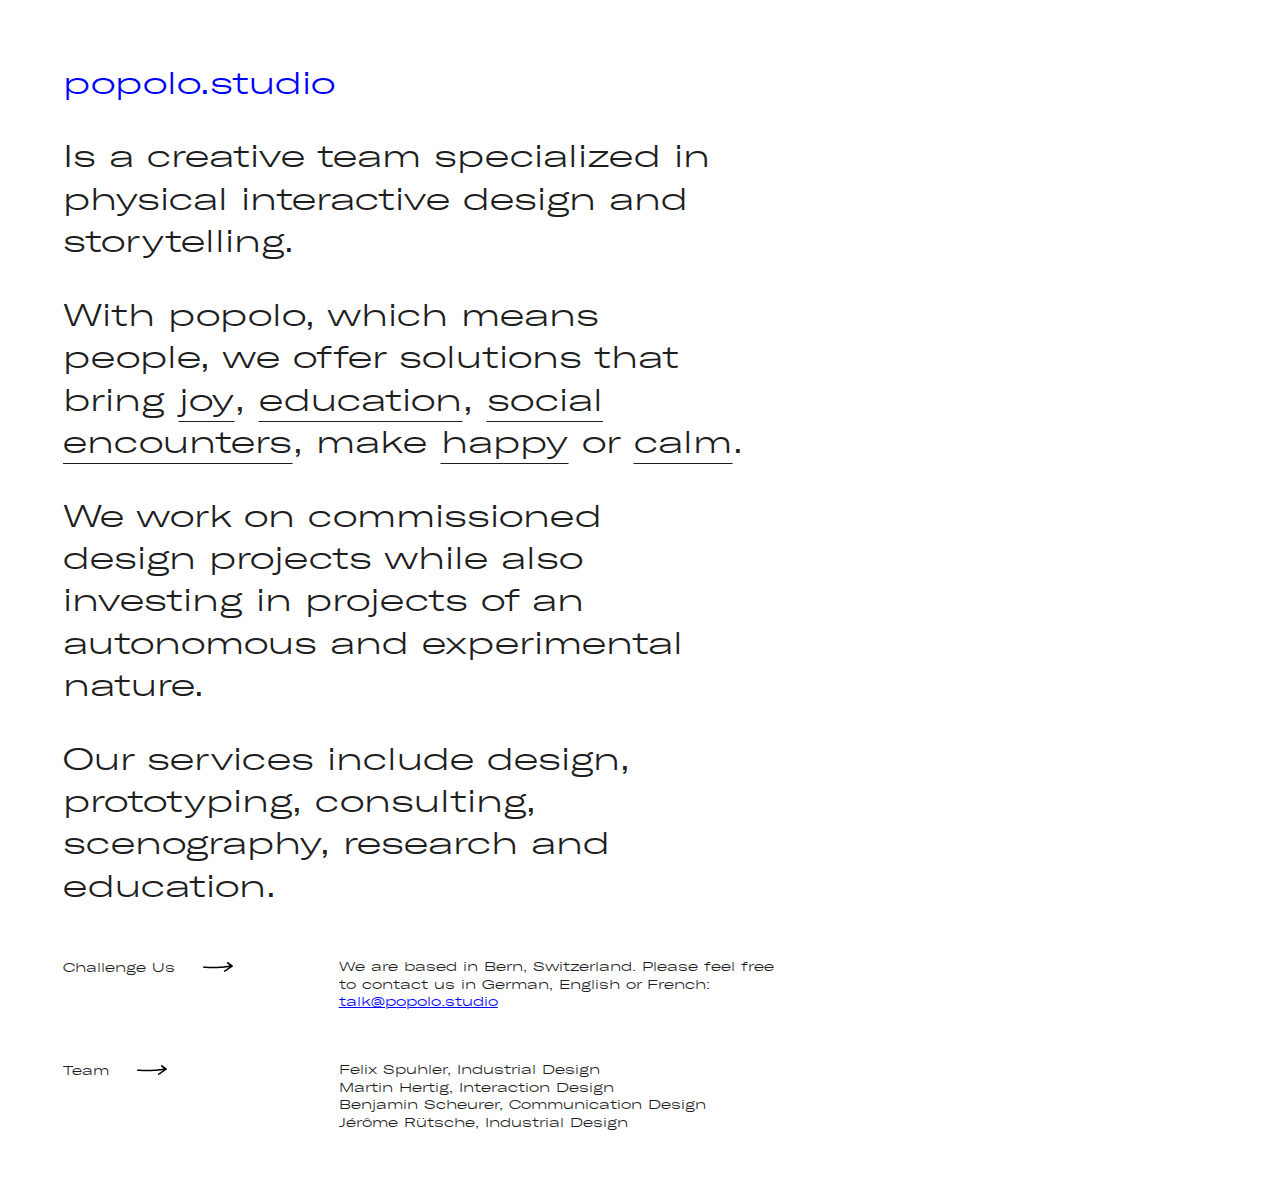
==== docs/index.html @ 9badb539 "update form action" ====
<!DOCTYPE html>
<html lang="en">
<!--

popolo <3 you

-->
<head>
    <meta charset="utf-8">
    <title>popolo.studio</title>
    <meta name="description" content="Is a multidisciplinary studio specialized in humane design and research." />
<link rel="shortcut icon" href="/images/favicons/favicon.ico"><link rel="icon" type="image/png" sizes="16x16" href="/images/favicons/favicon-16x16.png"><link rel="icon" type="image/png" sizes="32x32" href="/images/favicons/favicon-32x32.png"><link rel="manifest" href="/images/favicons/manifest.json"><meta name="mobile-web-app-capable" content="yes"><meta name="theme-color" content="#fff"><meta name="application-name" content="popolo.studio"><link rel="apple-touch-icon" sizes="57x57" href="/images/favicons/apple-touch-icon-57x57.png"><link rel="apple-touch-icon" sizes="60x60" href="/images/favicons/apple-touch-icon-60x60.png"><link rel="apple-touch-icon" sizes="72x72" href="/images/favicons/apple-touch-icon-72x72.png"><link rel="apple-touch-icon" sizes="76x76" href="/images/favicons/apple-touch-icon-76x76.png"><link rel="apple-touch-icon" sizes="114x114" href="/images/favicons/apple-touch-icon-114x114.png"><link rel="apple-touch-icon" sizes="120x120" href="/images/favicons/apple-touch-icon-120x120.png"><link rel="apple-touch-icon" sizes="144x144" href="/images/favicons/apple-touch-icon-144x144.png"><link rel="apple-touch-icon" sizes="152x152" href="/images/favicons/apple-touch-icon-152x152.png"><link rel="apple-touch-icon" sizes="167x167" href="/images/favicons/apple-touch-icon-167x167.png"><link rel="apple-touch-icon" sizes="180x180" href="/images/favicons/apple-touch-icon-180x180.png"><link rel="apple-touch-icon" sizes="1024x1024" href="/images/favicons/apple-touch-icon-1024x1024.png"><meta name="apple-mobile-web-app-capable" content="yes"><meta name="apple-mobile-web-app-status-bar-style" content="black-translucent"><meta name="apple-mobile-web-app-title" content="popolo.studio"><meta name="viewport" content="width=device-width,initial-scale=1"><link href="style.62e20d274341e397120e.css" rel="stylesheet"></head>
<body class="popolo-blue">
  <div class="main">
   <h1 class="popolo-title">popolo.<span class="popolo-variable">studio</span></h1>
  <p>Is a creative team specialized in <br class="fluid_br">physical interactive design and <br class="fluid_br">storytelling.</p>

  <p>With popolo, which means <br class="fluid_br">people, we offer solutions that <br class="fluid_br">bring <a href="#" class="cta_button button_joy"><span class="btn_label">joy</span><span class="btn_hidden">now</span></a>, <a href="#" class="cta_button button_education"><span class="btn_label">education</span><span class="btn_hidden">please</span></a>, <a href="#" class="cta_button button_social"><span class="btn_label">social <br class="fluid_br">encounters</span><span class="btn_hidden">what?</span></a>, make <a href="#" class="cta_button button_happy"><span class="btn_label">happy</span><span class="btn_hidden">ok</span></a> or <a href="#" class="cta_button button_calm"><span class="btn_label">calm</span><span class="btn_hidden">really?</span></a>.</p>

  <p>We work on commissioned <br class="fluid_br">design projects while also <br class="fluid_br">investing in projects of an <br class="fluid_br">autonomous and experimental <br class="fluid_br">nature.</p>

  <p>Our services include design, <br class="fluid_br">prototyping, consulting, <br class="fluid_br">scenography, research and <br class="fluid_br">education.</p>

  <div class="small_text">
    <div class="left">
      Challenge Us
      <img class="arrow" src="images/arrow.svg?8ee607b1fc566d050f55930a42d7e8b4"/>
    </div>
    <div class="right">
      We are based in Bern, Switzerland.
      Please feel free<br class="fluid_br">to contact us in German, English or French:<br class="fluid_br"><a href="mailto:talk@popolo.studio">talk@popolo.studio</a>
    </div>
  </div>
  <div class="small_text">
    <div class="left">
      Team
      <img class="arrow" src="images/arrow.svg?8ee607b1fc566d050f55930a42d7e8b4"/>
    </div>
    <div class="right">
      <ul class="team">
        <li>Jérôme Rütsche, Industrial Design</li>
        <li>Martin Hertig, Interaction Design</li>
        <li>Benjamin Scheurer, Communication Design</li>
        <li>Felix Spuhler, Industrial Design</li>
      </ul>
    </div>
  </div>
  </div>
  <div class="contact-form">
    <svg class="close" viewbox="0 0 55 55" xmlns="http://www.w3.org/2000/svg">
      <g stroke="#00F" stroke-width="3" fill="none" fill-rule="evenodd" stroke-linecap="square">
        <path d="M52.5 2.0706l-50 50M2.5 2.0706l50 50"/>
      </g>
    </svg>


    <form class="form-wrapper" action="https://formspree.io/talk@popolo.studio" method="POST">
    <div class="first-row">
        <div class="instructions">Send us a message (or to <a href="mailto:talk@popolo.studio">talk@popolo.studio</a>)</div>
        <textarea name="Message" class="contact_message" id="contact_message">Please educate me.</textarea>
      </div>
      <div class="second-row">
        <input type="text" name="Email" class="contact_email" placeholder="Your email address">
        <button type="submit">Send message</button>
      </div>
        <div class="validaton"></div>
    </form>
  </div>
<script src="main.d1e39f281836098494be.js"></script></body>
</html>
---- docs/style.62e20d274341e397120e.css ----
@font-face{font-family:popolo_lt;src:url(fonts/popolo-lt-webfont.woff2) format("woff2"),url(fonts/popolo-lt-webfont.woff) format("woff");font-weight:400;font-style:normal}@-webkit-keyframes fadeIn{0%{opacity:0}to{opacity:1}}@keyframes fadeIn{0%{opacity:0}to{opacity:1}}body,button,html,input,textarea{font-family:popolo_lt,sans-serif;font-size:1.4em;line-height:1.35em;color:#1e1e1e;-webkit-font-smoothing:antialiased;-moz-osx-font-smoothing:grayscale}body{margin:0;padding:0;width:100%}.hidden{display:none}.invisible{visibility:hidden}.main{-webkit-animation:fadeIn .6s ease-out;animation:fadeIn .6s ease-out;margin:2em}.main ::selection{color:#fff}.main ::-moz-selection{color:#fff}h1{font-size:1em;font-weight:400;font-family:popolo_lt,sans-serif;transition:color .3s ease-out}a.cta_button{transition:color .3s ease-out,border-color .3s ease-out,padding .3s ease-out;border:1px solid transparent;border-bottom-color:#1e1e1e;text-decoration:none;padding-bottom:2px;box-sizing:content-box;position:relative}a.cta_button,a.cta_button:visited{color:#1e1e1e}a.cta_button:hover{border-radius:2em}a.cta_button .btn_hidden{position:absolute;top:-3px;left:50%;-webkit-transform:translateX(-50%);transform:translateX(-50%);display:none;font-size:.8em}a.cta_button.button_joy .btn_hidden{font-size:.5em}a.cta_button.button_calm .btn_hidden{font-size:.6em}.small_text{font-size:.4em;display:flex;flex-direction:row;align-items:flex-start;line-height:1.4em;margin-top:4em}.small_text .left{width:22em}.small_text .arrow{width:30px;height:auto;margin-top:4px;margin-left:1.8em;margin-right:2em}.small_text .right{width:40em}ul.team{margin:0;padding:0;list-style-type:none}ul.team li{margin-left:0}.contact-form{display:none;position:fixed;bottom:0;min-height:6em;height:82vh;background-color:#faf8f8;z-index:999;width:100%}.contact-form .form-wrapper{margin:.5em 2em}.contact-form .close{padding:1em 0 0 3.2em;width:1.4em;height:auto}.contact-form .instructions{font-size:.4em;padding-left:3.5em;padding-top:2em}.contact-form textarea{border:none;height:22vh;resize:none;outline:none;padding:.5em 1em;width:calc(100% - 2em)}.contact-form .first-row{margin-bottom:.4em}.contact-form .first-row,.contact-form .second-row{background-color:#fff;width:100%}.contact-form .second-row input{border:none;outline:none;font-size:.4em;padding:2em 2em 2em 3.5em}.contact-form .second-row button{padding:2em;font-size:.4em;background-color:#fff;outline:none;border:none;margin:0;float:right}.contact-form .validaton{padding:1em 2em;font-size:.4em;text-align:right;color:red}@media only screen and (max-width:600px){body,html{font-size:1.2em;line-height:1.5em}br.fluid_br{display:none}.contact-form .instructions,.contact-form .second-row button,.contact-form .second-row input,.small_text{font-size:.75em}.contact-form .instructions,.contact-form .second-row input{padding-left:2em}.small_text{margin-top:2em;flex-direction:column}.small_text .left,.small_text .right{width:100%}.main{margin:.8em}}body.popolo-blue{cursor:url("data:image/svg+xml;utf8,<svg width='20' height='20' xmlns='http://www.w3.org/2000/svg'><ellipse cx='10' cy='10' rx='10' ry='8' fill='%230000FF' /></svg>"),auto}body.popolo-blue a,body.popolo-blue a:visited{color:#00f}body.popolo-blue .close,body.popolo-blue a,body.popolo-blue button{cursor:url('data:image/svg+xml;utf8,<svg width="29" height="28" xmlns="http://www.w3.org/2000/svg"><g stroke="%230000FF" stroke-width="4" fill="none" fill-rule="evenodd" stroke-linecap="square"><path d="M1.5 2L26 25M1.5 18.2034v-16.5M19 2H3"/></g></svg>'),auto}body.popolo-blue a.cta_button,body.popolo-blue a.cta_button:visited{color:#1e1e1e}body.popolo-blue a.cta_button:hover{color:#00f;border:1px solid #00f!important}body.popolo-blue .main ::selection{background:#00f}body.popolo-blue .main ::-moz-selection{background:#00f}body.popolo-blue .contact-form .second-row button,body.popolo-blue .main h1{color:#00f}body.popolo-blue .contact-form .close g{stroke:#00f}body.popolo-yellow{cursor:url("data:image/svg+xml;utf8,<svg width='20' height='20' xmlns='http://www.w3.org/2000/svg'><ellipse cx='10' cy='10' rx='10' ry='8' fill='%23CDC500' /></svg>"),auto}body.popolo-yellow a,body.popolo-yellow a:visited{color:#cdc500}body.popolo-yellow .close,body.popolo-yellow a,body.popolo-yellow button{cursor:url('data:image/svg+xml;utf8,<svg width="29" height="28" xmlns="http://www.w3.org/2000/svg"><g stroke="%23CDC500" stroke-width="4" fill="none" fill-rule="evenodd" stroke-linecap="square"><path d="M1.5 2L26 25M1.5 18.2034v-16.5M19 2H3"/></g></svg>'),auto}body.popolo-yellow a.cta_button,body.popolo-yellow a.cta_button:visited{color:#1e1e1e}body.popolo-yellow a.cta_button:hover{color:#cdc500;border:1px solid #cdc500!important}body.popolo-yellow .main ::selection{background:#cdc500}body.popolo-yellow .main ::-moz-selection{background:#cdc500}body.popolo-yellow .contact-form .second-row button,body.popolo-yellow .main h1{color:#cdc500}body.popolo-yellow .contact-form .close g{stroke:#cdc500}body.popolo-green{cursor:url("data:image/svg+xml;utf8,<svg width='20' height='20' xmlns='http://www.w3.org/2000/svg'><ellipse cx='10' cy='10' rx='10' ry='8' fill='%2300FF00' /></svg>"),auto}body.popolo-green a,body.popolo-green a:visited{color:#0f0}body.popolo-green .close,body.popolo-green a,body.popolo-green button{cursor:url('data:image/svg+xml;utf8,<svg width="29" height="28" xmlns="http://www.w3.org/2000/svg"><g stroke="%2300FF00" stroke-width="4" fill="none" fill-rule="evenodd" stroke-linecap="square"><path d="M1.5 2L26 25M1.5 18.2034v-16.5M19 2H3"/></g></svg>'),auto}body.popolo-green a.cta_button,body.popolo-green a.cta_button:visited{color:#1e1e1e}body.popolo-green a.cta_button:hover{color:#0f0;border:1px solid #0f0!important}body.popolo-green .main ::selection{background:#0f0}body.popolo-green .main ::-moz-selection{background:#0f0}body.popolo-green .contact-form .second-row button,body.popolo-green .main h1{color:#0f0}body.popolo-green .contact-form .close g{stroke:#0f0}body.popolo-red{cursor:url("data:image/svg+xml;utf8,<svg width='20' height='20' xmlns='http://www.w3.org/2000/svg'><ellipse cx='10' cy='10' rx='10' ry='8' fill='%23FF0000' /></svg>"),auto}body.popolo-red a,body.popolo-red a:visited{color:red}body.popolo-red .close,body.popolo-red a,body.popolo-red button{cursor:url('data:image/svg+xml;utf8,<svg width="29" height="28" xmlns="http://www.w3.org/2000/svg"><g stroke="%23FF0000" stroke-width="4" fill="none" fill-rule="evenodd" stroke-linecap="square"><path d="M1.5 2L26 25M1.5 18.2034v-16.5M19 2H3"/></g></svg>'),auto}body.popolo-red a.cta_button,body.popolo-red a.cta_button:visited{color:#1e1e1e}body.popolo-red a.cta_button:hover{color:red;border:1px solid red!important}body.popolo-red .main ::selection{background:red}body.popolo-red .main ::-moz-selection{background:red}body.popolo-red .contact-form .second-row button,body.popolo-red .main h1{color:red}body.popolo-red .contact-form .close g{stroke:red}body.popolo-pink{cursor:url("data:image/svg+xml;utf8,<svg width='20' height='20' xmlns='http://www.w3.org/2000/svg'><ellipse cx='10' cy='10' rx='10' ry='8' fill='%23BB22BB' /></svg>"),auto}body.popolo-pink a,body.popolo-pink a:visited{color:#b2b}body.popolo-pink .close,body.popolo-pink a,body.popolo-pink button{cursor:url('data:image/svg+xml;utf8,<svg width="29" height="28" xmlns="http://www.w3.org/2000/svg"><g stroke="%23BB22BB" stroke-width="4" fill="none" fill-rule="evenodd" stroke-linecap="square"><path d="M1.5 2L26 25M1.5 18.2034v-16.5M19 2H3"/></g></svg>'),auto}body.popolo-pink a.cta_button,body.popolo-pink a.cta_button:visited{color:#1e1e1e}body.popolo-pink a.cta_button:hover{color:#b2b;border:1px solid #b2b!important}body.popolo-pink .main ::selection{background:#b2b}body.popolo-pink .main ::-moz-selection{background:#b2b}body.popolo-pink .contact-form .second-row button,body.popolo-pink .main h1{color:#b2b}body.popolo-pink .contact-form .close g{stroke:#b2b}
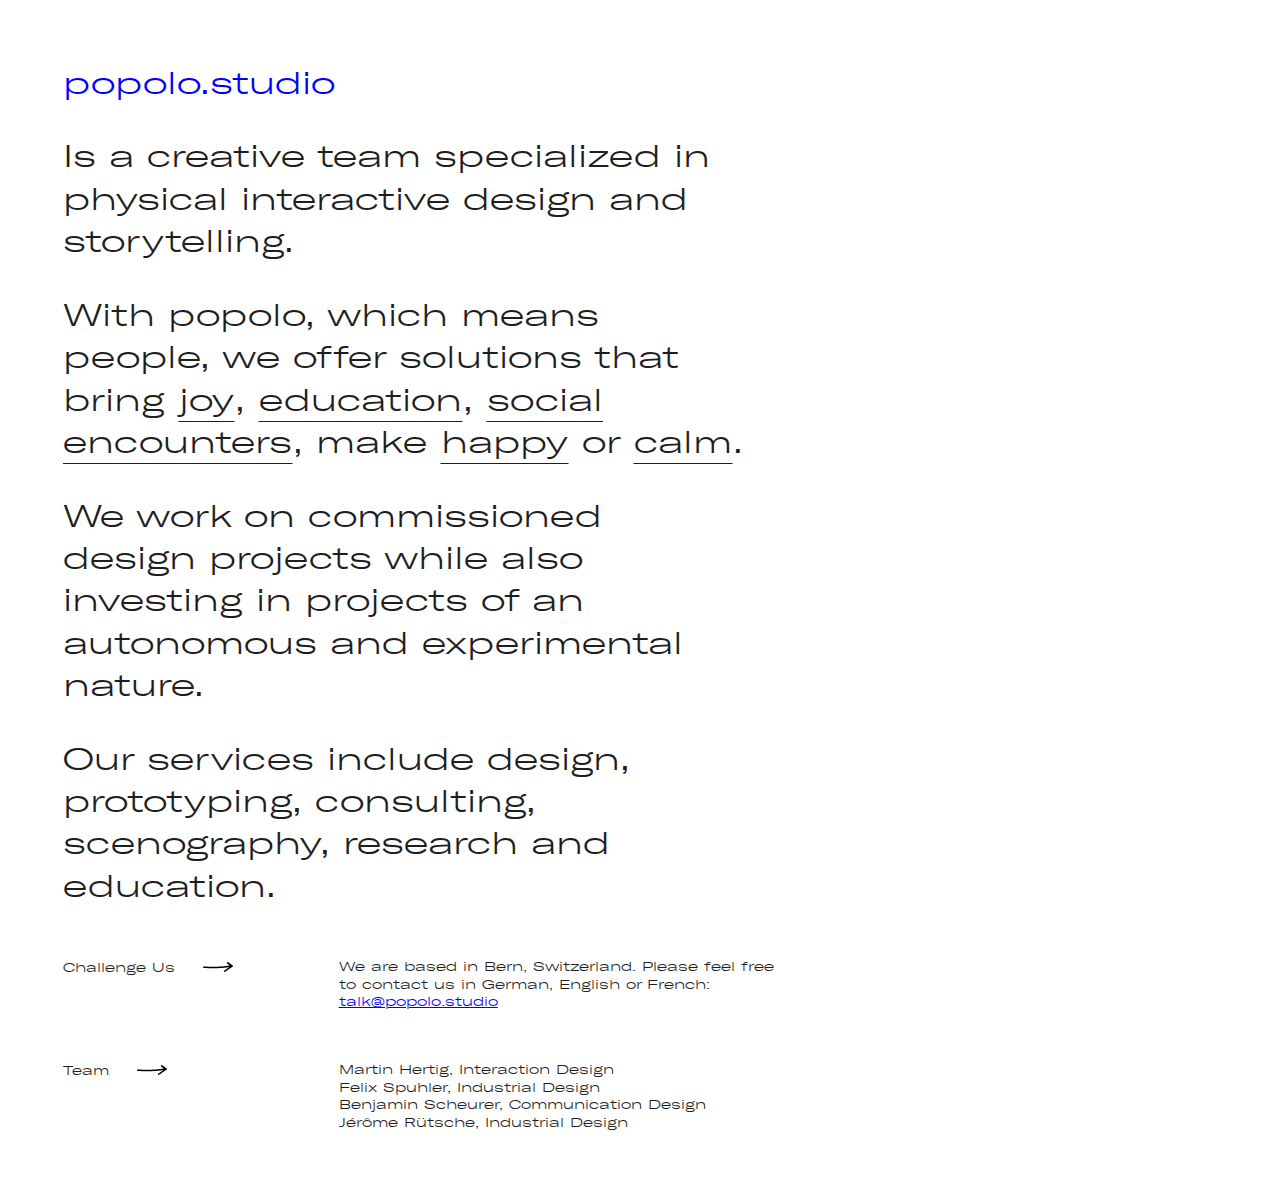
==== commit 8e416a10: "remome hover actions on mobile" ====
--- a/docs/index.html
+++ b/docs/index.html
@@ -66,5 +66,5 @@
         <div class="validaton"></div>
     </form>
   </div>
-<script src="main.d1e39f281836098494be.js"></script></body>
+<script src="main.95152b80b346ee9a2049.js"></script></body>
 </html>
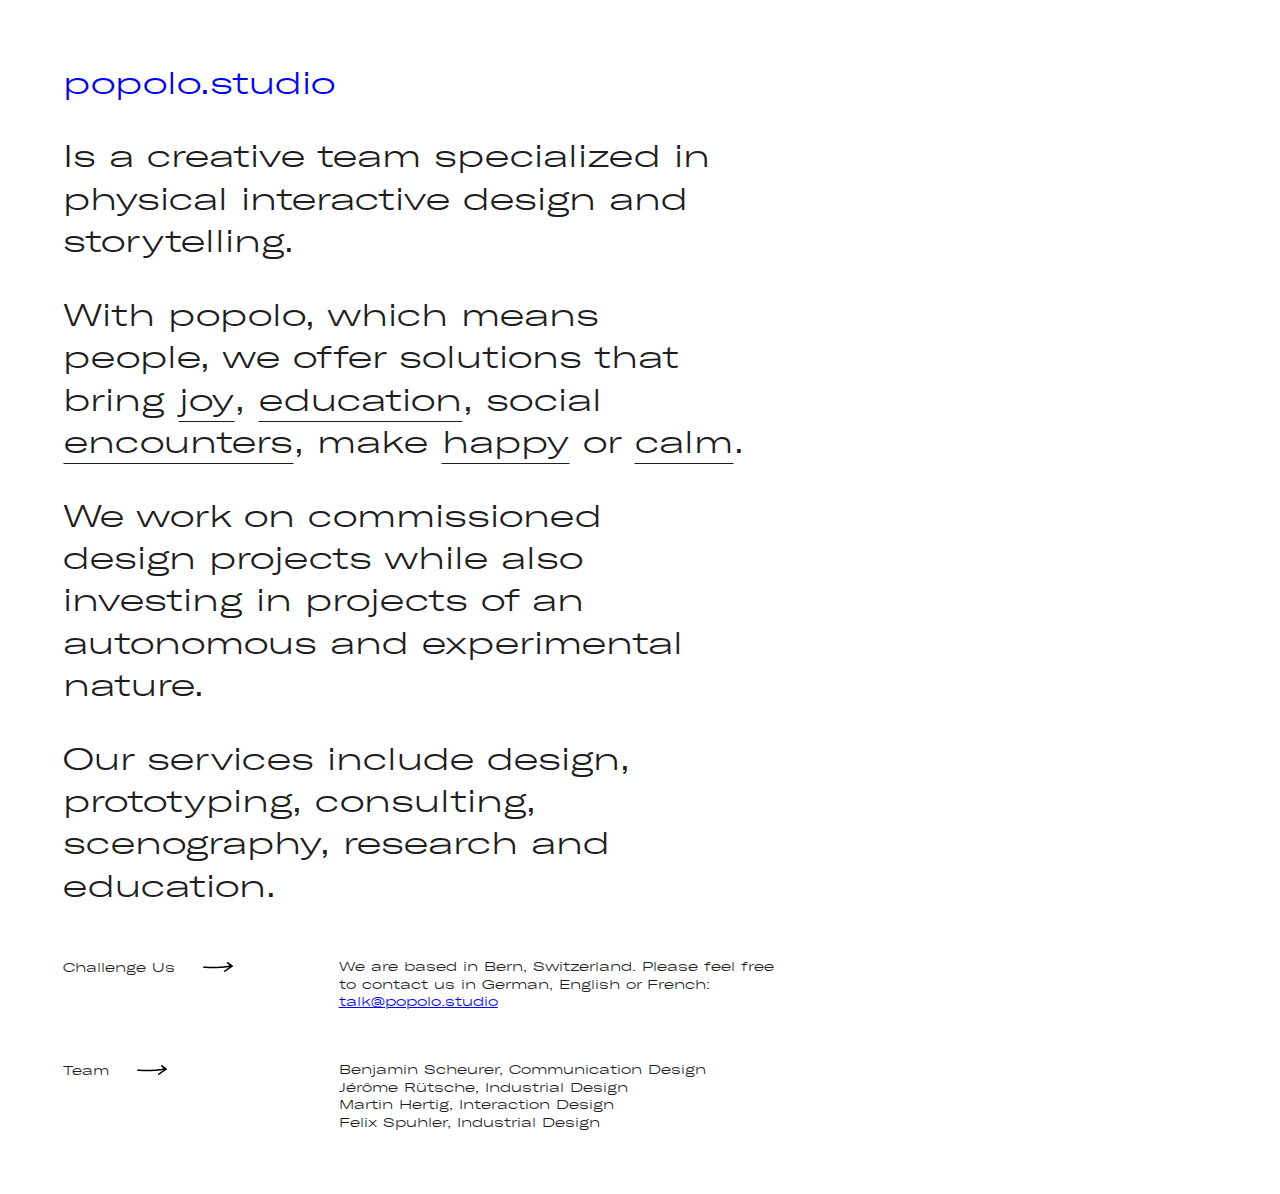
==== commit a6053013: "Make form mobile friendly" ====
--- a/docs/index.html
+++ b/docs/index.html
@@ -9,13 +9,13 @@
     <meta charset="utf-8">
     <title>popolo.studio</title>
     <meta name="description" content="Is a multidisciplinary studio specialized in humane design and research." />
-<link rel="shortcut icon" href="/images/favicons/favicon.ico"><link rel="icon" type="image/png" sizes="16x16" href="/images/favicons/favicon-16x16.png"><link rel="icon" type="image/png" sizes="32x32" href="/images/favicons/favicon-32x32.png"><link rel="manifest" href="/images/favicons/manifest.json"><meta name="mobile-web-app-capable" content="yes"><meta name="theme-color" content="#fff"><meta name="application-name" content="popolo.studio"><link rel="apple-touch-icon" sizes="57x57" href="/images/favicons/apple-touch-icon-57x57.png"><link rel="apple-touch-icon" sizes="60x60" href="/images/favicons/apple-touch-icon-60x60.png"><link rel="apple-touch-icon" sizes="72x72" href="/images/favicons/apple-touch-icon-72x72.png"><link rel="apple-touch-icon" sizes="76x76" href="/images/favicons/apple-touch-icon-76x76.png"><link rel="apple-touch-icon" sizes="114x114" href="/images/favicons/apple-touch-icon-114x114.png"><link rel="apple-touch-icon" sizes="120x120" href="/images/favicons/apple-touch-icon-120x120.png"><link rel="apple-touch-icon" sizes="144x144" href="/images/favicons/apple-touch-icon-144x144.png"><link rel="apple-touch-icon" sizes="152x152" href="/images/favicons/apple-touch-icon-152x152.png"><link rel="apple-touch-icon" sizes="167x167" href="/images/favicons/apple-touch-icon-167x167.png"><link rel="apple-touch-icon" sizes="180x180" href="/images/favicons/apple-touch-icon-180x180.png"><link rel="apple-touch-icon" sizes="1024x1024" href="/images/favicons/apple-touch-icon-1024x1024.png"><meta name="apple-mobile-web-app-capable" content="yes"><meta name="apple-mobile-web-app-status-bar-style" content="black-translucent"><meta name="apple-mobile-web-app-title" content="popolo.studio"><meta name="viewport" content="width=device-width,initial-scale=1"><link href="style.62e20d274341e397120e.css" rel="stylesheet"></head>
+<link rel="shortcut icon" href="/images/favicons/favicon.ico"><link rel="icon" type="image/png" sizes="16x16" href="/images/favicons/favicon-16x16.png"><link rel="icon" type="image/png" sizes="32x32" href="/images/favicons/favicon-32x32.png"><link rel="manifest" href="/images/favicons/manifest.json"><meta name="mobile-web-app-capable" content="yes"><meta name="theme-color" content="#fff"><meta name="application-name" content="popolo.studio"><link rel="apple-touch-icon" sizes="57x57" href="/images/favicons/apple-touch-icon-57x57.png"><link rel="apple-touch-icon" sizes="60x60" href="/images/favicons/apple-touch-icon-60x60.png"><link rel="apple-touch-icon" sizes="72x72" href="/images/favicons/apple-touch-icon-72x72.png"><link rel="apple-touch-icon" sizes="76x76" href="/images/favicons/apple-touch-icon-76x76.png"><link rel="apple-touch-icon" sizes="114x114" href="/images/favicons/apple-touch-icon-114x114.png"><link rel="apple-touch-icon" sizes="120x120" href="/images/favicons/apple-touch-icon-120x120.png"><link rel="apple-touch-icon" sizes="144x144" href="/images/favicons/apple-touch-icon-144x144.png"><link rel="apple-touch-icon" sizes="152x152" href="/images/favicons/apple-touch-icon-152x152.png"><link rel="apple-touch-icon" sizes="167x167" href="/images/favicons/apple-touch-icon-167x167.png"><link rel="apple-touch-icon" sizes="180x180" href="/images/favicons/apple-touch-icon-180x180.png"><link rel="apple-touch-icon" sizes="1024x1024" href="/images/favicons/apple-touch-icon-1024x1024.png"><meta name="apple-mobile-web-app-capable" content="yes"><meta name="apple-mobile-web-app-status-bar-style" content="black-translucent"><meta name="apple-mobile-web-app-title" content="popolo.studio"><meta name="viewport" content="width=device-width,initial-scale=1"><link href="style.1d44c517bc51966380c8.css" rel="stylesheet"></head>
 <body class="popolo-blue">
   <div class="main">
    <h1 class="popolo-title">popolo.<span class="popolo-variable">studio</span></h1>
   <p>Is a creative team specialized in <br class="fluid_br">physical interactive design and <br class="fluid_br">storytelling.</p>
 
-  <p>With popolo, which means <br class="fluid_br">people, we offer solutions that <br class="fluid_br">bring <a href="#" class="cta_button button_joy"><span class="btn_label">joy</span><span class="btn_hidden">now</span></a>, <a href="#" class="cta_button button_education"><span class="btn_label">education</span><span class="btn_hidden">please</span></a>, <a href="#" class="cta_button button_social"><span class="btn_label">social <br class="fluid_br">encounters</span><span class="btn_hidden">what?</span></a>, make <a href="#" class="cta_button button_happy"><span class="btn_label">happy</span><span class="btn_hidden">ok</span></a> or <a href="#" class="cta_button button_calm"><span class="btn_label">calm</span><span class="btn_hidden">really?</span></a>.</p>
+  <p>With popolo, which means <br class="fluid_br">people, we offer solutions that <br class="fluid_br">bring <a href="#" class="cta_button button_joy"><span class="btn_label">joy</span><span class="btn_hidden">now</span></a>, <a href="#" class="cta_button button_education"><span class="btn_label">education</span><span class="btn_hidden">please</span></a>, social <br class="fluid_br"><a href="#" class="cta_button button_social"><span class="btn_label">encounters</span><span class="btn_hidden">what?</span></a>, make <a href="#" class="cta_button button_happy"><span class="btn_label">happy</span><span class="btn_hidden">ok</span></a> or <a href="#" class="cta_button button_calm"><span class="btn_label">calm</span><span class="btn_hidden">really?</span></a>.</p>
 
   <p>We work on commissioned <br class="fluid_br">design projects while also <br class="fluid_br">investing in projects of an <br class="fluid_br">autonomous and experimental <br class="fluid_br">nature.</p>
 
@@ -56,7 +56,7 @@
 
     <form class="form-wrapper" action="https://formspree.io/talk@popolo.studio" method="POST">
     <div class="first-row">
-        <div class="instructions">Send us a message (or to <a href="mailto:talk@popolo.studio">talk@popolo.studio</a>)</div>
+        <div class="instructions">Send us a message<span class="doppelpunkt">:</span> <span class="or_email">(or to <a href="mailto:talk@popolo.studio">talk@popolo.studio</a>)</span></div>
         <textarea name="Message" class="contact_message" id="contact_message">Please educate me.</textarea>
       </div>
       <div class="second-row">
@@ -66,5 +66,5 @@
         <div class="validaton"></div>
     </form>
   </div>
-<script src="main.95152b80b346ee9a2049.js"></script></body>
+<script src="main.46ae58908c3d9adf2007.js"></script></body>
 </html>
--- a/docs/style.1d44c517bc51966380c8.css
+++ b/docs/style.1d44c517bc51966380c8.css
@@ -0,0 +1 @@
+@font-face{font-family:popolo_lt;src:url(fonts/popolo-lt-webfont.woff2) format("woff2"),url(fonts/popolo-lt-webfont.woff) format("woff");font-weight:400;font-style:normal}@-webkit-keyframes fadeIn{0%{opacity:0}to{opacity:1}}@keyframes fadeIn{0%{opacity:0}to{opacity:1}}body,button,html,input,textarea{font-family:popolo_lt,sans-serif;font-size:1.4em;line-height:1.35em;color:#1e1e1e;-webkit-font-smoothing:antialiased;-moz-osx-font-smoothing:grayscale}body{margin:0;padding:0;width:100%}.hidden{display:none}.invisible{visibility:hidden}.main{-webkit-animation:fadeIn .6s ease-out;animation:fadeIn .6s ease-out;margin:2em}.main ::selection{color:#fff}.main ::-moz-selection{color:#fff}h1{font-size:1em;font-weight:400;font-family:popolo_lt,sans-serif;transition:color .3s ease-out}a.cta_button{transition:color .3s ease-out,border-color .3s ease-out,padding .3s ease-out;border:1px solid transparent;border-bottom-color:#1e1e1e;text-decoration:none;padding-bottom:2px;box-sizing:content-box;position:relative}a.cta_button,a.cta_button:visited{color:#1e1e1e}a.cta_button:hover{border-radius:2em}a.cta_button .btn_hidden{position:absolute;top:-3px;left:50%;-webkit-transform:translateX(-50%);transform:translateX(-50%);display:none;font-size:.8em}a.cta_button.button_joy .btn_hidden{font-size:.5em}a.cta_button.button_calm .btn_hidden{font-size:.6em}.small_text{font-size:.4em;display:flex;flex-direction:row;align-items:flex-start;line-height:1.4em;margin-top:4em}.small_text .left{width:22em}.small_text .arrow{width:30px;height:auto;margin-top:4px;margin-left:1.8em;margin-right:2em}.small_text .right{width:40em}ul.team{margin:0;padding:0;list-style-type:none}ul.team li{margin-left:0}.contact-form{display:none;position:fixed;bottom:0;min-height:6em;height:82vh;background-color:#ececec;z-index:999;width:100%}.contact-form .form-wrapper{margin:.5em 2em}.contact-form .close{padding:1em 0 0 3.2em;width:1.4em;height:auto}.contact-form .instructions{font-size:.4em;padding-left:3.5em;padding-top:2em}.contact-form textarea{border:none;height:22vh;resize:none;outline:none;padding:.5em 1em;width:calc(100% - 2em)}.contact-form .first-row{margin-bottom:.4em}.contact-form .first-row,.contact-form .second-row{background-color:#fff;width:100%}.contact-form .second-row input{border:none;outline:none;font-size:.4em;padding:2em 2em 2em 3.5em}.contact-form .second-row button{padding:2em;font-size:.4em;background-color:#fff;outline:none;border:none;margin:0;float:right}.contact-form .validaton{padding:1em 2em;font-size:.4em;text-align:right;color:red}.doppelpunkt{display:none}@media only screen and (max-width:600px){body,html{font-size:1.2em;line-height:1.5em}br.fluid_br{display:none}.contact-form{bottom:0;height:100vh;font-size:.75em}.contact-form .close{padding:1em 0 0 2em}.contact-form .validaton{font-size:inherit;padding:0}.contact-form .form-wrapper{margin:.5em 1em}.contact-form .first-row{padding:1em;width:calc(100% - 2em);margin-bottom:16px}.contact-form .first-row .instructions{padding:0}.contact-form .or_email{display:none}.contact-form .second-row{margin-bottom:.4em}.contact-form .second-row button{width:100%;margin-top:16px}.contact-form .second-row input{padding:2em 1em!important}.contact-form .doppelpunkt{display:inline}.contact-form textarea{padding:0;font-size:.75em;width:100%}.contact-form .instructions,.contact-form .second-row button,.contact-form .second-row input,.small_text{font-size:.75em}.contact-form .instructions,.contact-form .second-row input{padding-left:2em}.small_text{margin-top:2em;flex-direction:column}.small_text .left,.small_text .right{width:100%}.main{margin:.8em}}body.popolo-blue{cursor:url("data:image/svg+xml;utf8,<svg width='20' height='20' xmlns='http://www.w3.org/2000/svg'><ellipse cx='10' cy='10' rx='10' ry='8' fill='%230000FF' /></svg>"),auto}body.popolo-blue a,body.popolo-blue a:visited{color:#00f}body.popolo-blue .close,body.popolo-blue a,body.popolo-blue button{cursor:url('data:image/svg+xml;utf8,<svg width="29" height="28" xmlns="http://www.w3.org/2000/svg"><g stroke="%230000FF" stroke-width="4" fill="none" fill-rule="evenodd" stroke-linecap="square"><path d="M1.5 2L26 25M1.5 18.2034v-16.5M19 2H3"/></g></svg>'),auto}body.popolo-blue a.cta_button,body.popolo-blue a.cta_button:visited{color:#1e1e1e}body.popolo-blue a.cta_button:hover{color:#00f;border:1px solid #00f!important}body.popolo-blue .main ::selection{background:#00f}body.popolo-blue .main ::-moz-selection{background:#00f}body.popolo-blue .contact-form .second-row button,body.popolo-blue .main h1{color:#00f}body.popolo-blue .contact-form .close g{stroke:#00f}body.popolo-yellow{cursor:url("data:image/svg+xml;utf8,<svg width='20' height='20' xmlns='http://www.w3.org/2000/svg'><ellipse cx='10' cy='10' rx='10' ry='8' fill='%23CDC500' /></svg>"),auto}body.popolo-yellow a,body.popolo-yellow a:visited{color:#cdc500}body.popolo-yellow .close,body.popolo-yellow a,body.popolo-yellow button{cursor:url('data:image/svg+xml;utf8,<svg width="29" height="28" xmlns="http://www.w3.org/2000/svg"><g stroke="%23CDC500" stroke-width="4" fill="none" fill-rule="evenodd" stroke-linecap="square"><path d="M1.5 2L26 25M1.5 18.2034v-16.5M19 2H3"/></g></svg>'),auto}body.popolo-yellow a.cta_button,body.popolo-yellow a.cta_button:visited{color:#1e1e1e}body.popolo-yellow a.cta_button:hover{color:#cdc500;border:1px solid #cdc500!important}body.popolo-yellow .main ::selection{background:#cdc500}body.popolo-yellow .main ::-moz-selection{background:#cdc500}body.popolo-yellow .contact-form .second-row button,body.popolo-yellow .main h1{color:#cdc500}body.popolo-yellow .contact-form .close g{stroke:#cdc500}body.popolo-green{cursor:url("data:image/svg+xml;utf8,<svg width='20' height='20' xmlns='http://www.w3.org/2000/svg'><ellipse cx='10' cy='10' rx='10' ry='8' fill='%2300FF00' /></svg>"),auto}body.popolo-green a,body.popolo-green a:visited{color:#0f0}body.popolo-green .close,body.popolo-green a,body.popolo-green button{cursor:url('data:image/svg+xml;utf8,<svg width="29" height="28" xmlns="http://www.w3.org/2000/svg"><g stroke="%2300FF00" stroke-width="4" fill="none" fill-rule="evenodd" stroke-linecap="square"><path d="M1.5 2L26 25M1.5 18.2034v-16.5M19 2H3"/></g></svg>'),auto}body.popolo-green a.cta_button,body.popolo-green a.cta_button:visited{color:#1e1e1e}body.popolo-green a.cta_button:hover{color:#0f0;border:1px solid #0f0!important}body.popolo-green .main ::selection{background:#0f0}body.popolo-green .main ::-moz-selection{background:#0f0}body.popolo-green .contact-form .second-row button,body.popolo-green .main h1{color:#0f0}body.popolo-green .contact-form .close g{stroke:#0f0}body.popolo-red{cursor:url("data:image/svg+xml;utf8,<svg width='20' height='20' xmlns='http://www.w3.org/2000/svg'><ellipse cx='10' cy='10' rx='10' ry='8' fill='%23FF0000' /></svg>"),auto}body.popolo-red a,body.popolo-red a:visited{color:red}body.popolo-red .close,body.popolo-red a,body.popolo-red button{cursor:url('data:image/svg+xml;utf8,<svg width="29" height="28" xmlns="http://www.w3.org/2000/svg"><g stroke="%23FF0000" stroke-width="4" fill="none" fill-rule="evenodd" stroke-linecap="square"><path d="M1.5 2L26 25M1.5 18.2034v-16.5M19 2H3"/></g></svg>'),auto}body.popolo-red a.cta_button,body.popolo-red a.cta_button:visited{color:#1e1e1e}body.popolo-red a.cta_button:hover{color:red;border:1px solid red!important}body.popolo-red .main ::selection{background:red}body.popolo-red .main ::-moz-selection{background:red}body.popolo-red .contact-form .second-row button,body.popolo-red .main h1{color:red}body.popolo-red .contact-form .close g{stroke:red}body.popolo-pink{cursor:url("data:image/svg+xml;utf8,<svg width='20' height='20' xmlns='http://www.w3.org/2000/svg'><ellipse cx='10' cy='10' rx='10' ry='8' fill='%23BB22BB' /></svg>"),auto}body.popolo-pink a,body.popolo-pink a:visited{color:#b2b}body.popolo-pink .close,body.popolo-pink a,body.popolo-pink button{cursor:url('data:image/svg+xml;utf8,<svg width="29" height="28" xmlns="http://www.w3.org/2000/svg"><g stroke="%23BB22BB" stroke-width="4" fill="none" fill-rule="evenodd" stroke-linecap="square"><path d="M1.5 2L26 25M1.5 18.2034v-16.5M19 2H3"/></g></svg>'),auto}body.popolo-pink a.cta_button,body.popolo-pink a.cta_button:visited{color:#1e1e1e}body.popolo-pink a.cta_button:hover{color:#b2b;border:1px solid #b2b!important}body.popolo-pink .main ::selection{background:#b2b}body.popolo-pink .main ::-moz-selection{background:#b2b}body.popolo-pink .contact-form .second-row button,body.popolo-pink .main h1{color:#b2b}body.popolo-pink .contact-form .close g{stroke:#b2b}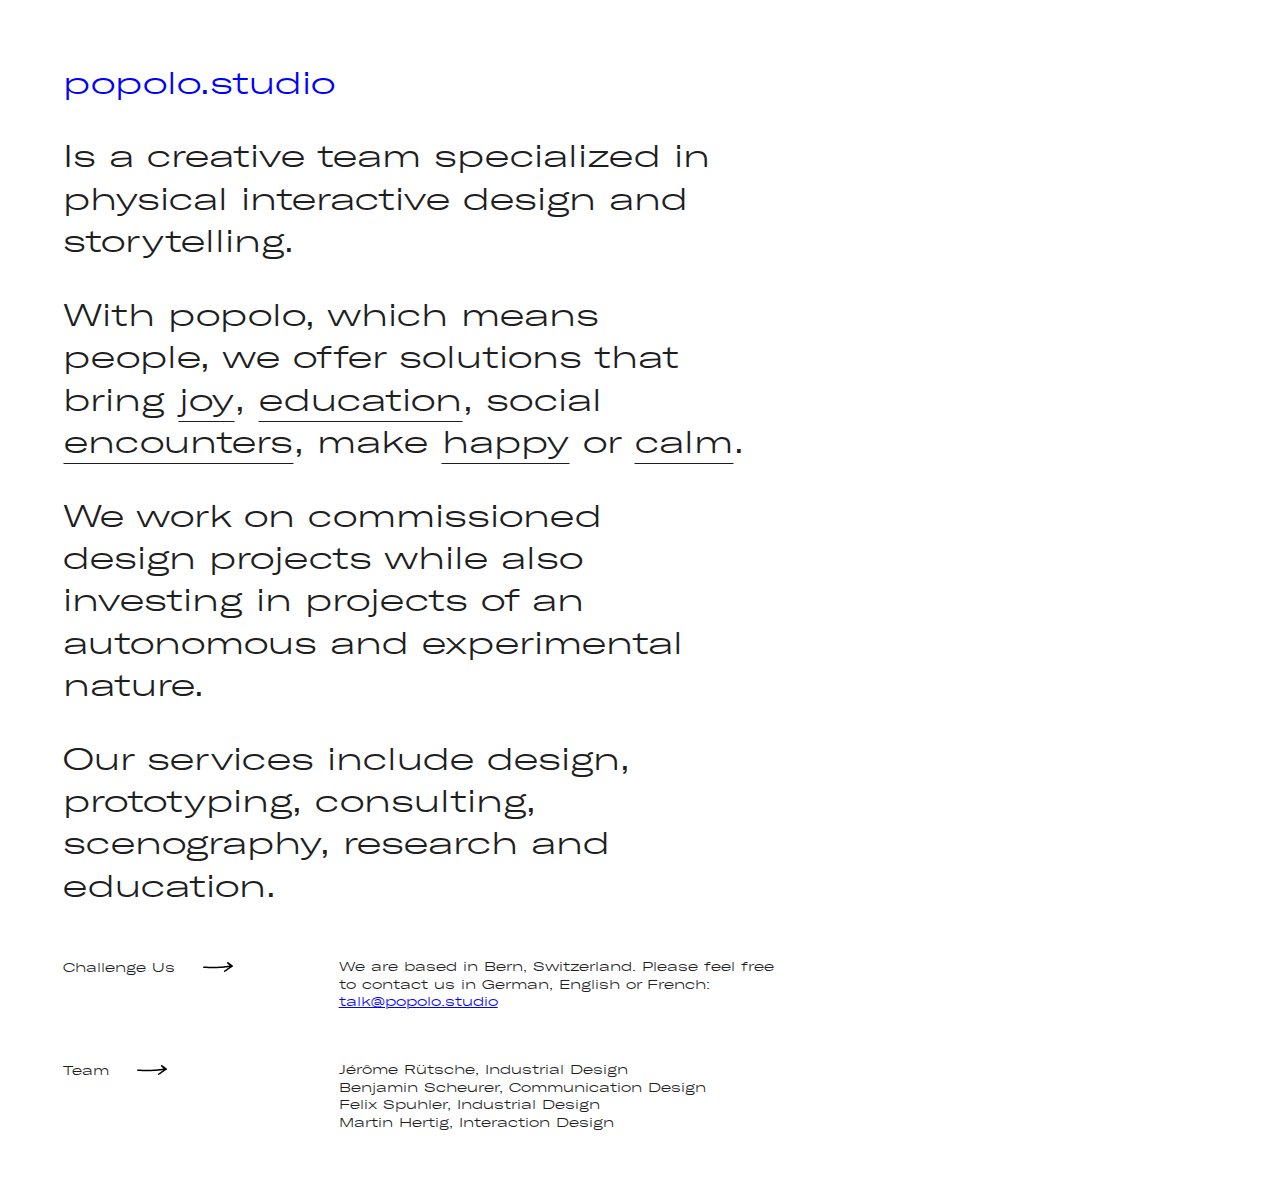
==== commit 5ccb0bbc: "fine tune contact form" ====
--- a/docs/index.html
+++ b/docs/index.html
@@ -9,7 +9,7 @@
     <meta charset="utf-8">
     <title>popolo.studio</title>
     <meta name="description" content="Is a multidisciplinary studio specialized in humane design and research." />
-<link rel="shortcut icon" href="/images/favicons/favicon.ico"><link rel="icon" type="image/png" sizes="16x16" href="/images/favicons/favicon-16x16.png"><link rel="icon" type="image/png" sizes="32x32" href="/images/favicons/favicon-32x32.png"><link rel="manifest" href="/images/favicons/manifest.json"><meta name="mobile-web-app-capable" content="yes"><meta name="theme-color" content="#fff"><meta name="application-name" content="popolo.studio"><link rel="apple-touch-icon" sizes="57x57" href="/images/favicons/apple-touch-icon-57x57.png"><link rel="apple-touch-icon" sizes="60x60" href="/images/favicons/apple-touch-icon-60x60.png"><link rel="apple-touch-icon" sizes="72x72" href="/images/favicons/apple-touch-icon-72x72.png"><link rel="apple-touch-icon" sizes="76x76" href="/images/favicons/apple-touch-icon-76x76.png"><link rel="apple-touch-icon" sizes="114x114" href="/images/favicons/apple-touch-icon-114x114.png"><link rel="apple-touch-icon" sizes="120x120" href="/images/favicons/apple-touch-icon-120x120.png"><link rel="apple-touch-icon" sizes="144x144" href="/images/favicons/apple-touch-icon-144x144.png"><link rel="apple-touch-icon" sizes="152x152" href="/images/favicons/apple-touch-icon-152x152.png"><link rel="apple-touch-icon" sizes="167x167" href="/images/favicons/apple-touch-icon-167x167.png"><link rel="apple-touch-icon" sizes="180x180" href="/images/favicons/apple-touch-icon-180x180.png"><link rel="apple-touch-icon" sizes="1024x1024" href="/images/favicons/apple-touch-icon-1024x1024.png"><meta name="apple-mobile-web-app-capable" content="yes"><meta name="apple-mobile-web-app-status-bar-style" content="black-translucent"><meta name="apple-mobile-web-app-title" content="popolo.studio"><meta name="viewport" content="width=device-width,initial-scale=1"><link href="style.1d44c517bc51966380c8.css" rel="stylesheet"></head>
+<link rel="shortcut icon" href="/images/favicons/favicon.ico"><link rel="icon" type="image/png" sizes="16x16" href="/images/favicons/favicon-16x16.png"><link rel="icon" type="image/png" sizes="32x32" href="/images/favicons/favicon-32x32.png"><link rel="manifest" href="/images/favicons/manifest.json"><meta name="mobile-web-app-capable" content="yes"><meta name="theme-color" content="#fff"><meta name="application-name" content="popolo.studio"><link rel="apple-touch-icon" sizes="57x57" href="/images/favicons/apple-touch-icon-57x57.png"><link rel="apple-touch-icon" sizes="60x60" href="/images/favicons/apple-touch-icon-60x60.png"><link rel="apple-touch-icon" sizes="72x72" href="/images/favicons/apple-touch-icon-72x72.png"><link rel="apple-touch-icon" sizes="76x76" href="/images/favicons/apple-touch-icon-76x76.png"><link rel="apple-touch-icon" sizes="114x114" href="/images/favicons/apple-touch-icon-114x114.png"><link rel="apple-touch-icon" sizes="120x120" href="/images/favicons/apple-touch-icon-120x120.png"><link rel="apple-touch-icon" sizes="144x144" href="/images/favicons/apple-touch-icon-144x144.png"><link rel="apple-touch-icon" sizes="152x152" href="/images/favicons/apple-touch-icon-152x152.png"><link rel="apple-touch-icon" sizes="167x167" href="/images/favicons/apple-touch-icon-167x167.png"><link rel="apple-touch-icon" sizes="180x180" href="/images/favicons/apple-touch-icon-180x180.png"><link rel="apple-touch-icon" sizes="1024x1024" href="/images/favicons/apple-touch-icon-1024x1024.png"><meta name="apple-mobile-web-app-capable" content="yes"><meta name="apple-mobile-web-app-status-bar-style" content="black-translucent"><meta name="apple-mobile-web-app-title" content="popolo.studio"><meta name="viewport" content="width=device-width,initial-scale=1"><link href="style.d56390bd9c5df8290adf.css" rel="stylesheet"></head>
 <body class="popolo-blue">
   <div class="main">
    <h1 class="popolo-title">popolo.<span class="popolo-variable">studio</span></h1>
@@ -66,5 +66,5 @@
         <div class="validaton"></div>
     </form>
   </div>
-<script src="main.46ae58908c3d9adf2007.js"></script></body>
+<script src="main.209c5a97095430413235.js"></script></body>
 </html>
--- a/docs/style.d56390bd9c5df8290adf.css
+++ b/docs/style.d56390bd9c5df8290adf.css
@@ -0,0 +1 @@
+@font-face{font-family:popolo_lt;src:url(fonts/popolo-lt-webfont.woff2) format("woff2"),url(fonts/popolo-lt-webfont.woff) format("woff");font-weight:400;font-style:normal}@-webkit-keyframes fadeIn{0%{opacity:0}to{opacity:1}}@keyframes fadeIn{0%{opacity:0}to{opacity:1}}body,button,html,input,textarea{font-family:popolo_lt,sans-serif;font-size:1.4em;line-height:1.35em;color:#1e1e1e;-webkit-font-smoothing:antialiased;-moz-osx-font-smoothing:grayscale}body{margin:0;padding:0;width:100%}.hidden{display:none}.invisible{visibility:hidden}.main{-webkit-animation:fadeIn .6s ease-out;animation:fadeIn .6s ease-out;margin:2em}.main ::selection{color:#fff}.main ::-moz-selection{color:#fff}h1{font-size:1em;font-weight:400;font-family:popolo_lt,sans-serif;transition:color .3s ease-out}a.cta_button{transition:color .3s ease-out,border-color .3s ease-out,padding .3s ease-out;border:1px solid transparent;border-bottom-color:#1e1e1e;text-decoration:none;padding-bottom:2px;box-sizing:content-box;position:relative}a.cta_button,a.cta_button:visited{color:#1e1e1e}a.cta_button:hover{border-radius:2em}a.cta_button .btn_hidden{position:absolute;top:-3px;left:50%;-webkit-transform:translateX(-50%);transform:translateX(-50%);display:none;font-size:.8em}a.cta_button.button_joy .btn_hidden{font-size:.5em}a.cta_button.button_calm .btn_hidden{font-size:.6em}.small_text{font-size:.4em;display:flex;flex-direction:row;align-items:flex-start;line-height:1.4em;margin-top:4em}.small_text .left{width:22em}.small_text .arrow{width:30px;height:auto;margin-top:4px;margin-left:1.8em;margin-right:2em}.small_text .right{width:40em}ul.team{margin:0;padding:0;list-style-type:none}ul.team li{margin-left:0}.contact-form{display:none;position:fixed;bottom:0;min-height:6em;height:82vh;background-color:#faf8f8;z-index:999;width:100%}.contact-form .form-wrapper{margin:.5em 2em}.contact-form .close{padding:1em 0 0 3.2em;width:1.4em;height:auto}.contact-form .instructions{font-size:.4em;padding-left:3.5em;padding-top:2em}.contact-form textarea{border:none;height:22vh;resize:none;outline:none;padding:.5em 1em;width:calc(100% - 2em)}.contact-form .first-row{margin-bottom:.4em}.contact-form .first-row,.contact-form .second-row{background-color:#fff;width:100%}.contact-form .second-row input{border:none;outline:none;font-size:.4em;padding:2em 2em 2em 3.5em}.contact-form .second-row button{padding:2em;font-size:.4em;background-color:#fff;outline:none;border:none;margin:0;float:right}.contact-form .validaton{padding:1em 2em;font-size:.4em;text-align:right;color:red}.doppelpunkt{display:none}@media only screen and (max-width:600px){body,html{font-size:1.2em;line-height:1.5em}br.fluid_br{display:none}.contact-form{top:0;height:100vh;font-size:1em}.contact-form .close{padding:1em 0 0 2em}.contact-form .validaton{font-size:inherit;padding:0}.contact-form .form-wrapper{margin:.5em 1em}.contact-form .first-row{padding:0;margin-bottom:16px}.contact-form .first-row .instructions{padding:0 1em;background-color:#faf8f8}.contact-form .or_email{display:none}.contact-form .second-row{margin-bottom:.4em}.contact-form .second-row button{width:100%;margin-top:16px}.contact-form .second-row input{padding:2em 1em!important}.contact-form textarea{padding:1em;width:calc(100% - 2em);font-size:.75em}.contact-form .instructions,.contact-form .second-row button,.contact-form .second-row input,.small_text{font-size:.75em}.contact-form .instructions,.contact-form .second-row input{padding-left:2em}.small_text{margin-top:2em;flex-direction:column}.small_text .left,.small_text .right{width:100%}.main{margin:.8em}}body.popolo-blue{cursor:url("data:image/svg+xml;utf8,<svg width='20' height='20' xmlns='http://www.w3.org/2000/svg'><ellipse cx='10' cy='10' rx='10' ry='8' fill='%230000FF' /></svg>"),auto}body.popolo-blue a,body.popolo-blue a:visited{color:#00f}body.popolo-blue .close,body.popolo-blue a,body.popolo-blue button{cursor:url('data:image/svg+xml;utf8,<svg width="29" height="28" xmlns="http://www.w3.org/2000/svg"><g stroke="%230000FF" stroke-width="4" fill="none" fill-rule="evenodd" stroke-linecap="square"><path d="M1.5 2L26 25M1.5 18.2034v-16.5M19 2H3"/></g></svg>'),auto}body.popolo-blue a.cta_button,body.popolo-blue a.cta_button:visited{color:#1e1e1e}body.popolo-blue a.cta_button:hover{color:#00f;border:1px solid #00f!important}body.popolo-blue .main ::selection{background:#00f}body.popolo-blue .main ::-moz-selection{background:#00f}body.popolo-blue .contact-form .second-row button,body.popolo-blue .main h1{color:#00f}body.popolo-blue .contact-form .close g{stroke:#00f}body.popolo-yellow{cursor:url("data:image/svg+xml;utf8,<svg width='20' height='20' xmlns='http://www.w3.org/2000/svg'><ellipse cx='10' cy='10' rx='10' ry='8' fill='%23CDC500' /></svg>"),auto}body.popolo-yellow a,body.popolo-yellow a:visited{color:#cdc500}body.popolo-yellow .close,body.popolo-yellow a,body.popolo-yellow button{cursor:url('data:image/svg+xml;utf8,<svg width="29" height="28" xmlns="http://www.w3.org/2000/svg"><g stroke="%23CDC500" stroke-width="4" fill="none" fill-rule="evenodd" stroke-linecap="square"><path d="M1.5 2L26 25M1.5 18.2034v-16.5M19 2H3"/></g></svg>'),auto}body.popolo-yellow a.cta_button,body.popolo-yellow a.cta_button:visited{color:#1e1e1e}body.popolo-yellow a.cta_button:hover{color:#cdc500;border:1px solid #cdc500!important}body.popolo-yellow .main ::selection{background:#cdc500}body.popolo-yellow .main ::-moz-selection{background:#cdc500}body.popolo-yellow .contact-form .second-row button,body.popolo-yellow .main h1{color:#cdc500}body.popolo-yellow .contact-form .close g{stroke:#cdc500}body.popolo-green{cursor:url("data:image/svg+xml;utf8,<svg width='20' height='20' xmlns='http://www.w3.org/2000/svg'><ellipse cx='10' cy='10' rx='10' ry='8' fill='%2300FF00' /></svg>"),auto}body.popolo-green a,body.popolo-green a:visited{color:#0f0}body.popolo-green .close,body.popolo-green a,body.popolo-green button{cursor:url('data:image/svg+xml;utf8,<svg width="29" height="28" xmlns="http://www.w3.org/2000/svg"><g stroke="%2300FF00" stroke-width="4" fill="none" fill-rule="evenodd" stroke-linecap="square"><path d="M1.5 2L26 25M1.5 18.2034v-16.5M19 2H3"/></g></svg>'),auto}body.popolo-green a.cta_button,body.popolo-green a.cta_button:visited{color:#1e1e1e}body.popolo-green a.cta_button:hover{color:#0f0;border:1px solid #0f0!important}body.popolo-green .main ::selection{background:#0f0}body.popolo-green .main ::-moz-selection{background:#0f0}body.popolo-green .contact-form .second-row button,body.popolo-green .main h1{color:#0f0}body.popolo-green .contact-form .close g{stroke:#0f0}body.popolo-red{cursor:url("data:image/svg+xml;utf8,<svg width='20' height='20' xmlns='http://www.w3.org/2000/svg'><ellipse cx='10' cy='10' rx='10' ry='8' fill='%23FF0000' /></svg>"),auto}body.popolo-red a,body.popolo-red a:visited{color:red}body.popolo-red .close,body.popolo-red a,body.popolo-red button{cursor:url('data:image/svg+xml;utf8,<svg width="29" height="28" xmlns="http://www.w3.org/2000/svg"><g stroke="%23FF0000" stroke-width="4" fill="none" fill-rule="evenodd" stroke-linecap="square"><path d="M1.5 2L26 25M1.5 18.2034v-16.5M19 2H3"/></g></svg>'),auto}body.popolo-red a.cta_button,body.popolo-red a.cta_button:visited{color:#1e1e1e}body.popolo-red a.cta_button:hover{color:red;border:1px solid red!important}body.popolo-red .main ::selection{background:red}body.popolo-red .main ::-moz-selection{background:red}body.popolo-red .contact-form .second-row button,body.popolo-red .main h1{color:red}body.popolo-red .contact-form .close g{stroke:red}body.popolo-pink{cursor:url("data:image/svg+xml;utf8,<svg width='20' height='20' xmlns='http://www.w3.org/2000/svg'><ellipse cx='10' cy='10' rx='10' ry='8' fill='%23BB22BB' /></svg>"),auto}body.popolo-pink a,body.popolo-pink a:visited{color:#b2b}body.popolo-pink .close,body.popolo-pink a,body.popolo-pink button{cursor:url('data:image/svg+xml;utf8,<svg width="29" height="28" xmlns="http://www.w3.org/2000/svg"><g stroke="%23BB22BB" stroke-width="4" fill="none" fill-rule="evenodd" stroke-linecap="square"><path d="M1.5 2L26 25M1.5 18.2034v-16.5M19 2H3"/></g></svg>'),auto}body.popolo-pink a.cta_button,body.popolo-pink a.cta_button:visited{color:#1e1e1e}body.popolo-pink a.cta_button:hover{color:#b2b;border:1px solid #b2b!important}body.popolo-pink .main ::selection{background:#b2b}body.popolo-pink .main ::-moz-selection{background:#b2b}body.popolo-pink .contact-form .second-row button,body.popolo-pink .main h1{color:#b2b}body.popolo-pink .contact-form .close g{stroke:#b2b}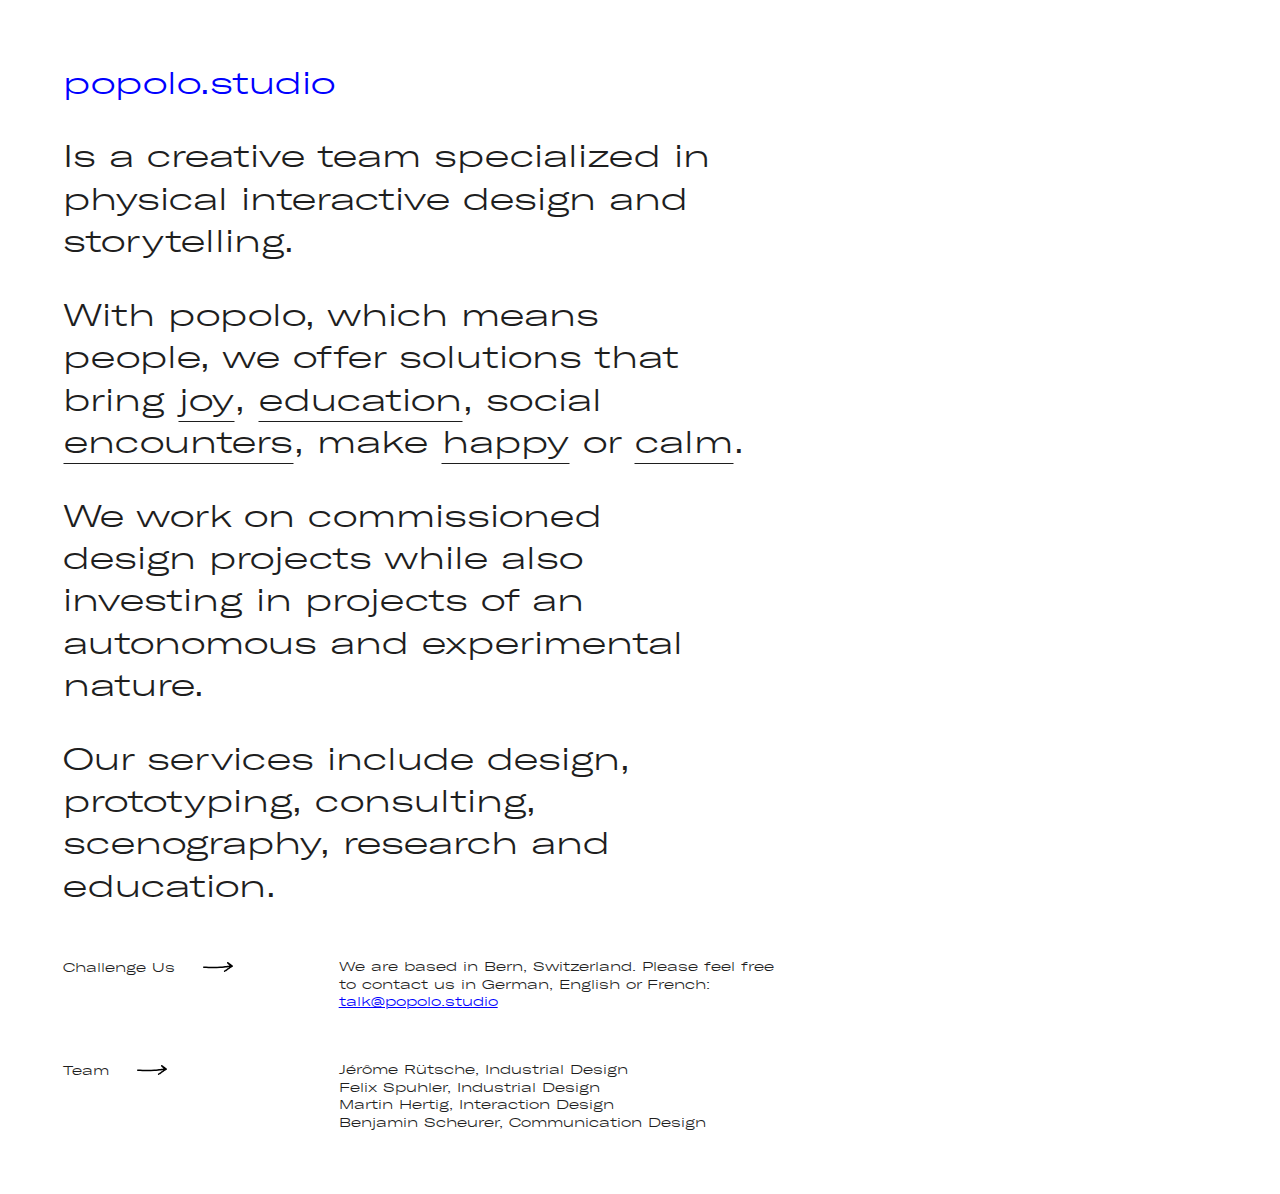
==== commit 996bdbb9: "fine tune contact form" ====
--- a/docs/index.html
+++ b/docs/index.html
@@ -9,7 +9,7 @@
     <meta charset="utf-8">
     <title>popolo.studio</title>
     <meta name="description" content="Is a multidisciplinary studio specialized in humane design and research." />
-<link rel="shortcut icon" href="/images/favicons/favicon.ico"><link rel="icon" type="image/png" sizes="16x16" href="/images/favicons/favicon-16x16.png"><link rel="icon" type="image/png" sizes="32x32" href="/images/favicons/favicon-32x32.png"><link rel="manifest" href="/images/favicons/manifest.json"><meta name="mobile-web-app-capable" content="yes"><meta name="theme-color" content="#fff"><meta name="application-name" content="popolo.studio"><link rel="apple-touch-icon" sizes="57x57" href="/images/favicons/apple-touch-icon-57x57.png"><link rel="apple-touch-icon" sizes="60x60" href="/images/favicons/apple-touch-icon-60x60.png"><link rel="apple-touch-icon" sizes="72x72" href="/images/favicons/apple-touch-icon-72x72.png"><link rel="apple-touch-icon" sizes="76x76" href="/images/favicons/apple-touch-icon-76x76.png"><link rel="apple-touch-icon" sizes="114x114" href="/images/favicons/apple-touch-icon-114x114.png"><link rel="apple-touch-icon" sizes="120x120" href="/images/favicons/apple-touch-icon-120x120.png"><link rel="apple-touch-icon" sizes="144x144" href="/images/favicons/apple-touch-icon-144x144.png"><link rel="apple-touch-icon" sizes="152x152" href="/images/favicons/apple-touch-icon-152x152.png"><link rel="apple-touch-icon" sizes="167x167" href="/images/favicons/apple-touch-icon-167x167.png"><link rel="apple-touch-icon" sizes="180x180" href="/images/favicons/apple-touch-icon-180x180.png"><link rel="apple-touch-icon" sizes="1024x1024" href="/images/favicons/apple-touch-icon-1024x1024.png"><meta name="apple-mobile-web-app-capable" content="yes"><meta name="apple-mobile-web-app-status-bar-style" content="black-translucent"><meta name="apple-mobile-web-app-title" content="popolo.studio"><meta name="viewport" content="width=device-width,initial-scale=1"><link href="style.d56390bd9c5df8290adf.css" rel="stylesheet"></head>
+<link rel="shortcut icon" href="/images/favicons/favicon.ico"><link rel="icon" type="image/png" sizes="16x16" href="/images/favicons/favicon-16x16.png"><link rel="icon" type="image/png" sizes="32x32" href="/images/favicons/favicon-32x32.png"><link rel="manifest" href="/images/favicons/manifest.json"><meta name="mobile-web-app-capable" content="yes"><meta name="theme-color" content="#fff"><meta name="application-name" content="popolo.studio"><link rel="apple-touch-icon" sizes="57x57" href="/images/favicons/apple-touch-icon-57x57.png"><link rel="apple-touch-icon" sizes="60x60" href="/images/favicons/apple-touch-icon-60x60.png"><link rel="apple-touch-icon" sizes="72x72" href="/images/favicons/apple-touch-icon-72x72.png"><link rel="apple-touch-icon" sizes="76x76" href="/images/favicons/apple-touch-icon-76x76.png"><link rel="apple-touch-icon" sizes="114x114" href="/images/favicons/apple-touch-icon-114x114.png"><link rel="apple-touch-icon" sizes="120x120" href="/images/favicons/apple-touch-icon-120x120.png"><link rel="apple-touch-icon" sizes="144x144" href="/images/favicons/apple-touch-icon-144x144.png"><link rel="apple-touch-icon" sizes="152x152" href="/images/favicons/apple-touch-icon-152x152.png"><link rel="apple-touch-icon" sizes="167x167" href="/images/favicons/apple-touch-icon-167x167.png"><link rel="apple-touch-icon" sizes="180x180" href="/images/favicons/apple-touch-icon-180x180.png"><link rel="apple-touch-icon" sizes="1024x1024" href="/images/favicons/apple-touch-icon-1024x1024.png"><meta name="apple-mobile-web-app-capable" content="yes"><meta name="apple-mobile-web-app-status-bar-style" content="black-translucent"><meta name="apple-mobile-web-app-title" content="popolo.studio"><meta name="viewport" content="width=device-width,initial-scale=1"><link href="style.791c020244335d81f991.css" rel="stylesheet"></head>
 <body class="popolo-blue">
   <div class="main">
    <h1 class="popolo-title">popolo.<span class="popolo-variable">studio</span></h1>
@@ -66,5 +66,5 @@
         <div class="validaton"></div>
     </form>
   </div>
-<script src="main.209c5a97095430413235.js"></script></body>
+<script src="main.51ca475c254d9bfdcc98.js"></script></body>
 </html>
--- a/docs/style.791c020244335d81f991.css
+++ b/docs/style.791c020244335d81f991.css
@@ -0,0 +1 @@
+@font-face{font-family:popolo_lt;src:url(fonts/popolo-lt-webfont.woff2) format("woff2"),url(fonts/popolo-lt-webfont.woff) format("woff");font-weight:400;font-style:normal}@-webkit-keyframes fadeIn{0%{opacity:0}to{opacity:1}}@keyframes fadeIn{0%{opacity:0}to{opacity:1}}body,button,html,input,textarea{font-family:popolo_lt,sans-serif;font-size:1.4em;line-height:1.35em;color:#1e1e1e;-webkit-font-smoothing:antialiased;-moz-osx-font-smoothing:grayscale}body{margin:0;padding:0;width:100%}.hidden{display:none}.invisible{visibility:hidden}.main{-webkit-animation:fadeIn .6s ease-out;animation:fadeIn .6s ease-out;margin:2em}.main ::selection{color:#fff}.main ::-moz-selection{color:#fff}h1{font-size:1em;font-weight:400;font-family:popolo_lt,sans-serif;transition:color .3s ease-out}a.cta_button{transition:color .3s ease-out,border-color .3s ease-out,padding .3s ease-out;border:1px solid transparent;border-bottom-color:#1e1e1e;text-decoration:none;padding-bottom:2px;box-sizing:content-box;position:relative}a.cta_button,a.cta_button:visited{color:#1e1e1e}a.cta_button:hover{border-radius:2em}a.cta_button .btn_hidden{position:absolute;top:-3px;left:50%;-webkit-transform:translateX(-50%);transform:translateX(-50%);display:none;font-size:.8em}a.cta_button.button_joy .btn_hidden{font-size:.5em}a.cta_button.button_calm .btn_hidden{font-size:.6em}.small_text{font-size:.4em;display:flex;flex-direction:row;align-items:flex-start;line-height:1.4em;margin-top:4em}.small_text .left{width:22em}.small_text .arrow{width:30px;height:auto;margin-top:4px;margin-left:1.8em;margin-right:2em}.small_text .right{width:40em}ul.team{margin:0;padding:0;list-style-type:none}ul.team li{margin-left:0}.contact-form{display:none;position:fixed;bottom:0;min-height:6em;height:82vh;background-color:#faf8f8;z-index:999;width:100%}.contact-form .form-wrapper{margin:.5em 2em}.contact-form .close{padding:1em 0 0 3.2em;width:1.4em;height:auto}.contact-form .instructions{font-size:.4em;padding-left:3.5em;padding-top:2em}.contact-form textarea{border:none;height:22vh;resize:none;outline:none;padding:.5em 1em;width:calc(100% - 2em)}.contact-form .first-row{margin-bottom:.4em}.contact-form .first-row,.contact-form .second-row{background-color:#fff;width:100%}.contact-form .second-row input{border:none;outline:none;font-size:.4em;padding:2em 2em 2em 3.5em}.contact-form .second-row button{padding:2em;font-size:.4em;background-color:#fff;outline:none;border:none;margin:0;float:right}.contact-form .validaton{padding:1em 2em;font-size:.4em;text-align:right;color:red}.doppelpunkt{display:none}@media only screen and (max-width:600px){body,html{font-size:1.2em;line-height:1.5em}br.fluid_br{display:none}.contact-form{top:0;height:100vh;font-size:1em}.contact-form .close{padding:1em 0 0 2em}.contact-form .validaton{font-size:.75em;line-height:1.4em;padding:0}.contact-form .form-wrapper{margin:.5em 1em}.contact-form .first-row{padding:0;margin-bottom:16px}.contact-form .first-row .instructions{padding:0 1em;background-color:#faf8f8}.contact-form .or_email{display:none}.contact-form .second-row{margin-bottom:.4em}.contact-form .second-row button{width:100%;margin-top:16px;padding:1em}.contact-form .second-row input{padding:1em!important}.contact-form textarea{padding:1em;width:calc(100% - 2em);font-size:.75em;height:30vh}.contact-form .instructions,.contact-form .second-row button,.contact-form .second-row input,.small_text{font-size:.75em}.contact-form .instructions,.contact-form .second-row input{padding-left:1em;width:calc(100% - 2em)}.small_text{margin-top:2em;flex-direction:column}.small_text .left,.small_text .right{width:100%}.main{margin:.8em}}body.popolo-blue{cursor:url("data:image/svg+xml;utf8,<svg width='20' height='20' xmlns='http://www.w3.org/2000/svg'><ellipse cx='10' cy='10' rx='10' ry='8' fill='%230000FF' /></svg>"),auto}body.popolo-blue a,body.popolo-blue a:visited{color:#00f}body.popolo-blue .close,body.popolo-blue a,body.popolo-blue button{cursor:url('data:image/svg+xml;utf8,<svg width="29" height="28" xmlns="http://www.w3.org/2000/svg"><g stroke="%230000FF" stroke-width="4" fill="none" fill-rule="evenodd" stroke-linecap="square"><path d="M1.5 2L26 25M1.5 18.2034v-16.5M19 2H3"/></g></svg>'),auto}body.popolo-blue a.cta_button,body.popolo-blue a.cta_button:visited{color:#1e1e1e}body.popolo-blue a.cta_button:hover{color:#00f;border:1px solid #00f!important}body.popolo-blue .main ::selection{background:#00f}body.popolo-blue .main ::-moz-selection{background:#00f}body.popolo-blue .contact-form .second-row button,body.popolo-blue .main h1{color:#00f}body.popolo-blue .contact-form .close g{stroke:#00f}body.popolo-yellow{cursor:url("data:image/svg+xml;utf8,<svg width='20' height='20' xmlns='http://www.w3.org/2000/svg'><ellipse cx='10' cy='10' rx='10' ry='8' fill='%23CDC500' /></svg>"),auto}body.popolo-yellow a,body.popolo-yellow a:visited{color:#cdc500}body.popolo-yellow .close,body.popolo-yellow a,body.popolo-yellow button{cursor:url('data:image/svg+xml;utf8,<svg width="29" height="28" xmlns="http://www.w3.org/2000/svg"><g stroke="%23CDC500" stroke-width="4" fill="none" fill-rule="evenodd" stroke-linecap="square"><path d="M1.5 2L26 25M1.5 18.2034v-16.5M19 2H3"/></g></svg>'),auto}body.popolo-yellow a.cta_button,body.popolo-yellow a.cta_button:visited{color:#1e1e1e}body.popolo-yellow a.cta_button:hover{color:#cdc500;border:1px solid #cdc500!important}body.popolo-yellow .main ::selection{background:#cdc500}body.popolo-yellow .main ::-moz-selection{background:#cdc500}body.popolo-yellow .contact-form .second-row button,body.popolo-yellow .main h1{color:#cdc500}body.popolo-yellow .contact-form .close g{stroke:#cdc500}body.popolo-green{cursor:url("data:image/svg+xml;utf8,<svg width='20' height='20' xmlns='http://www.w3.org/2000/svg'><ellipse cx='10' cy='10' rx='10' ry='8' fill='%2300FF00' /></svg>"),auto}body.popolo-green a,body.popolo-green a:visited{color:#0f0}body.popolo-green .close,body.popolo-green a,body.popolo-green button{cursor:url('data:image/svg+xml;utf8,<svg width="29" height="28" xmlns="http://www.w3.org/2000/svg"><g stroke="%2300FF00" stroke-width="4" fill="none" fill-rule="evenodd" stroke-linecap="square"><path d="M1.5 2L26 25M1.5 18.2034v-16.5M19 2H3"/></g></svg>'),auto}body.popolo-green a.cta_button,body.popolo-green a.cta_button:visited{color:#1e1e1e}body.popolo-green a.cta_button:hover{color:#0f0;border:1px solid #0f0!important}body.popolo-green .main ::selection{background:#0f0}body.popolo-green .main ::-moz-selection{background:#0f0}body.popolo-green .contact-form .second-row button,body.popolo-green .main h1{color:#0f0}body.popolo-green .contact-form .close g{stroke:#0f0}body.popolo-red{cursor:url("data:image/svg+xml;utf8,<svg width='20' height='20' xmlns='http://www.w3.org/2000/svg'><ellipse cx='10' cy='10' rx='10' ry='8' fill='%23FF0000' /></svg>"),auto}body.popolo-red a,body.popolo-red a:visited{color:red}body.popolo-red .close,body.popolo-red a,body.popolo-red button{cursor:url('data:image/svg+xml;utf8,<svg width="29" height="28" xmlns="http://www.w3.org/2000/svg"><g stroke="%23FF0000" stroke-width="4" fill="none" fill-rule="evenodd" stroke-linecap="square"><path d="M1.5 2L26 25M1.5 18.2034v-16.5M19 2H3"/></g></svg>'),auto}body.popolo-red a.cta_button,body.popolo-red a.cta_button:visited{color:#1e1e1e}body.popolo-red a.cta_button:hover{color:red;border:1px solid red!important}body.popolo-red .main ::selection{background:red}body.popolo-red .main ::-moz-selection{background:red}body.popolo-red .contact-form .second-row button,body.popolo-red .main h1{color:red}body.popolo-red .contact-form .close g{stroke:red}body.popolo-pink{cursor:url("data:image/svg+xml;utf8,<svg width='20' height='20' xmlns='http://www.w3.org/2000/svg'><ellipse cx='10' cy='10' rx='10' ry='8' fill='%23BB22BB' /></svg>"),auto}body.popolo-pink a,body.popolo-pink a:visited{color:#b2b}body.popolo-pink .close,body.popolo-pink a,body.popolo-pink button{cursor:url('data:image/svg+xml;utf8,<svg width="29" height="28" xmlns="http://www.w3.org/2000/svg"><g stroke="%23BB22BB" stroke-width="4" fill="none" fill-rule="evenodd" stroke-linecap="square"><path d="M1.5 2L26 25M1.5 18.2034v-16.5M19 2H3"/></g></svg>'),auto}body.popolo-pink a.cta_button,body.popolo-pink a.cta_button:visited{color:#1e1e1e}body.popolo-pink a.cta_button:hover{color:#b2b;border:1px solid #b2b!important}body.popolo-pink .main ::selection{background:#b2b}body.popolo-pink .main ::-moz-selection{background:#b2b}body.popolo-pink .contact-form .second-row button,body.popolo-pink .main h1{color:#b2b}body.popolo-pink .contact-form .close g{stroke:#b2b}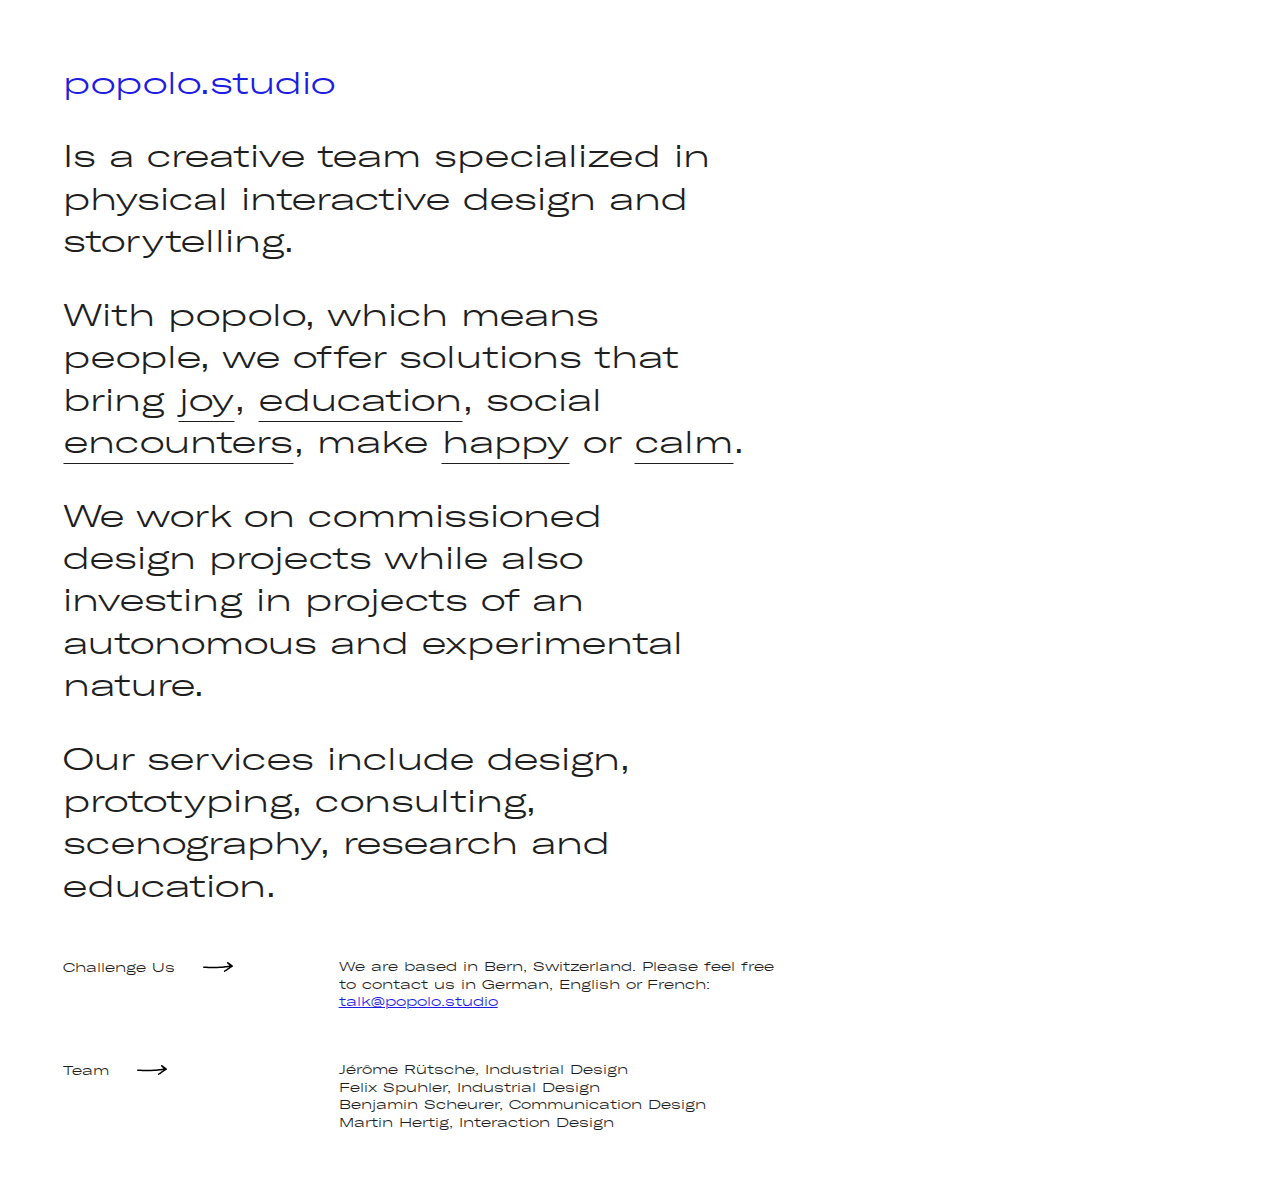
==== commit 2c8d9b62: "update font and colors" ====
--- a/docs/index.html
+++ b/docs/index.html
@@ -9,7 +9,7 @@
     <meta charset="utf-8">
     <title>popolo.studio</title>
     <meta name="description" content="Is a multidisciplinary studio specialized in humane design and research." />
-<link rel="shortcut icon" href="/images/favicons/favicon.ico"><link rel="icon" type="image/png" sizes="16x16" href="/images/favicons/favicon-16x16.png"><link rel="icon" type="image/png" sizes="32x32" href="/images/favicons/favicon-32x32.png"><link rel="manifest" href="/images/favicons/manifest.json"><meta name="mobile-web-app-capable" content="yes"><meta name="theme-color" content="#fff"><meta name="application-name" content="popolo.studio"><link rel="apple-touch-icon" sizes="57x57" href="/images/favicons/apple-touch-icon-57x57.png"><link rel="apple-touch-icon" sizes="60x60" href="/images/favicons/apple-touch-icon-60x60.png"><link rel="apple-touch-icon" sizes="72x72" href="/images/favicons/apple-touch-icon-72x72.png"><link rel="apple-touch-icon" sizes="76x76" href="/images/favicons/apple-touch-icon-76x76.png"><link rel="apple-touch-icon" sizes="114x114" href="/images/favicons/apple-touch-icon-114x114.png"><link rel="apple-touch-icon" sizes="120x120" href="/images/favicons/apple-touch-icon-120x120.png"><link rel="apple-touch-icon" sizes="144x144" href="/images/favicons/apple-touch-icon-144x144.png"><link rel="apple-touch-icon" sizes="152x152" href="/images/favicons/apple-touch-icon-152x152.png"><link rel="apple-touch-icon" sizes="167x167" href="/images/favicons/apple-touch-icon-167x167.png"><link rel="apple-touch-icon" sizes="180x180" href="/images/favicons/apple-touch-icon-180x180.png"><link rel="apple-touch-icon" sizes="1024x1024" href="/images/favicons/apple-touch-icon-1024x1024.png"><meta name="apple-mobile-web-app-capable" content="yes"><meta name="apple-mobile-web-app-status-bar-style" content="black-translucent"><meta name="apple-mobile-web-app-title" content="popolo.studio"><meta name="viewport" content="width=device-width,initial-scale=1"><link href="style.791c020244335d81f991.css" rel="stylesheet"></head>
+<link rel="shortcut icon" href="/images/favicons/favicon.ico"><link rel="icon" type="image/png" sizes="16x16" href="/images/favicons/favicon-16x16.png"><link rel="icon" type="image/png" sizes="32x32" href="/images/favicons/favicon-32x32.png"><link rel="manifest" href="/images/favicons/manifest.json"><meta name="mobile-web-app-capable" content="yes"><meta name="theme-color" content="#fff"><meta name="application-name" content="popolo.studio"><link rel="apple-touch-icon" sizes="57x57" href="/images/favicons/apple-touch-icon-57x57.png"><link rel="apple-touch-icon" sizes="60x60" href="/images/favicons/apple-touch-icon-60x60.png"><link rel="apple-touch-icon" sizes="72x72" href="/images/favicons/apple-touch-icon-72x72.png"><link rel="apple-touch-icon" sizes="76x76" href="/images/favicons/apple-touch-icon-76x76.png"><link rel="apple-touch-icon" sizes="114x114" href="/images/favicons/apple-touch-icon-114x114.png"><link rel="apple-touch-icon" sizes="120x120" href="/images/favicons/apple-touch-icon-120x120.png"><link rel="apple-touch-icon" sizes="144x144" href="/images/favicons/apple-touch-icon-144x144.png"><link rel="apple-touch-icon" sizes="152x152" href="/images/favicons/apple-touch-icon-152x152.png"><link rel="apple-touch-icon" sizes="167x167" href="/images/favicons/apple-touch-icon-167x167.png"><link rel="apple-touch-icon" sizes="180x180" href="/images/favicons/apple-touch-icon-180x180.png"><link rel="apple-touch-icon" sizes="1024x1024" href="/images/favicons/apple-touch-icon-1024x1024.png"><meta name="apple-mobile-web-app-capable" content="yes"><meta name="apple-mobile-web-app-status-bar-style" content="black-translucent"><meta name="apple-mobile-web-app-title" content="popolo.studio"><meta name="viewport" content="width=device-width,initial-scale=1"><link href="style.10d6090243776db27f3a.css" rel="stylesheet"></head>
 <body class="popolo-blue">
   <div class="main">
    <h1 class="popolo-title">popolo.<span class="popolo-variable">studio</span></h1>
@@ -66,5 +66,5 @@
         <div class="validaton"></div>
     </form>
   </div>
-<script src="main.51ca475c254d9bfdcc98.js"></script></body>
+<script src="main.e67566241a2592ab3972.js"></script></body>
 </html>
--- a/docs/style.10d6090243776db27f3a.css
+++ b/docs/style.10d6090243776db27f3a.css
@@ -0,0 +1 @@
+@font-face{font-family:popolo_lt;src:url(fonts/popolo-lt-webfont.woff2) format("woff2"),url(fonts/popolo-lt-webfont.woff) format("woff");font-weight:400;font-style:normal}@-webkit-keyframes fadeIn{0%{opacity:0}to{opacity:1}}@keyframes fadeIn{0%{opacity:0}to{opacity:1}}body,button,html,input,textarea{font-family:popolo_lt,sans-serif;font-size:1.4em;line-height:1.35em;color:#1e1e1e;-webkit-font-smoothing:antialiased;-moz-osx-font-smoothing:grayscale}body{margin:0;padding:0;width:100%}.hidden{display:none}.invisible{visibility:hidden}.main{-webkit-animation:fadeIn .6s ease-out;animation:fadeIn .6s ease-out;margin:2em}.main ::selection{color:#fff}.main ::-moz-selection{color:#fff}h1{font-size:1em;font-weight:400;font-family:popolo_lt,sans-serif;transition:color .3s ease-out}a.cta_button{transition:color .3s ease-out,border-color .3s ease-out,padding .3s ease-out;border:1px solid transparent;border-bottom-color:#1e1e1e;text-decoration:none;padding-bottom:2px;box-sizing:content-box;position:relative}a.cta_button,a.cta_button:visited{color:#1e1e1e}a.cta_button:hover{border-radius:2em}a.cta_button .btn_hidden{position:absolute;top:-3px;left:50%;-webkit-transform:translateX(-50%);transform:translateX(-50%);display:none;font-size:.8em}a.cta_button.button_joy .btn_hidden{font-size:.5em}a.cta_button.button_calm .btn_hidden{font-size:.6em}.small_text{font-size:.4em;display:flex;flex-direction:row;align-items:flex-start;line-height:1.4em;margin-top:4em}.small_text .left{width:22em}.small_text .arrow{width:30px;height:auto;margin-top:4px;margin-left:1.8em;margin-right:2em}.small_text .right{width:40em}ul.team{margin:0;padding:0;list-style-type:none}ul.team li{margin-left:0}.contact-form{display:none;position:fixed;bottom:0;min-height:6em;height:82vh;background-color:#faf8f8;z-index:999;width:100%}.contact-form .form-wrapper{margin:.5em 2em}.contact-form .close{padding:1em 0 0 3.2em;width:1.4em;height:auto}.contact-form .instructions{font-size:.4em;padding-left:3.5em;padding-top:2em}.contact-form textarea{border:none;height:22vh;resize:none;outline:none;padding:.5em 1em;width:calc(100% - 2em)}.contact-form .first-row{margin-bottom:.4em}.contact-form .first-row,.contact-form .second-row{background-color:#fff;width:100%}.contact-form .second-row input{border:none;outline:none;font-size:.4em;padding:2em 2em 2em 3.5em}.contact-form .second-row button{padding:2em;font-size:.4em;background-color:#fff;outline:none;border:none;margin:0;float:right}.contact-form .validaton{padding:1em 2em;font-size:.4em;text-align:right;color:red}.doppelpunkt{display:none}@media only screen and (max-width:600px){body,html{font-size:1.2em;line-height:1.5em}br.fluid_br{display:none}.contact-form{top:0;height:100vh;font-size:1em}.contact-form .close{padding:1em 0 0 2em}.contact-form .validaton{font-size:.75em;line-height:1.4em;padding:0}.contact-form .form-wrapper{margin:.5em 1em}.contact-form .first-row{padding:0;margin-bottom:16px}.contact-form .first-row .instructions{padding:0 1em;background-color:#faf8f8}.contact-form .or_email{display:none}.contact-form .second-row{margin-bottom:.4em}.contact-form .second-row button{width:100%;margin-top:16px;padding:1em}.contact-form .second-row input{padding:1em!important}.contact-form textarea{padding:1em;width:calc(100% - 2em);font-size:.75em;height:30vh}.contact-form .instructions,.contact-form .second-row button,.contact-form .second-row input,.small_text{font-size:.75em}.contact-form .instructions,.contact-form .second-row input{padding-left:1em;width:calc(100% - 2em)}.small_text{margin-top:2em;flex-direction:column}.small_text .left,.small_text .right{width:100%}.main{margin:.8em}}body.popolo-blue{cursor:url("data:image/svg+xml;utf8,<svg width='20' height='20' xmlns='http://www.w3.org/2000/svg'><ellipse cx='10' cy='10' rx='10' ry='8' fill='%231C1CE3' /></svg>"),auto}body.popolo-blue a,body.popolo-blue a:visited{color:#1c1ce3}body.popolo-blue .close,body.popolo-blue a,body.popolo-blue button{cursor:url('data:image/svg+xml;utf8,<svg width="29" height="28" xmlns="http://www.w3.org/2000/svg"><g stroke="%231C1CE3" stroke-width="4" fill="none" fill-rule="evenodd" stroke-linecap="square"><path d="M1.5 2L26 25M1.5 18.2034v-16.5M19 2H3"/></g></svg>'),auto}body.popolo-blue a.cta_button,body.popolo-blue a.cta_button:visited{color:#1e1e1e}body.popolo-blue a.cta_button:hover{color:#1c1ce3;border:1px solid #1c1ce3!important}body.popolo-blue .main ::selection{background:#1c1ce3}body.popolo-blue .main ::-moz-selection{background:#1c1ce3}body.popolo-blue .contact-form .second-row button,body.popolo-blue .main h1{color:#1c1ce3}body.popolo-blue .contact-form .close g{stroke:#1c1ce3}body.popolo-yellow{cursor:url("data:image/svg+xml;utf8,<svg width='20' height='20' xmlns='http://www.w3.org/2000/svg'><ellipse cx='10' cy='10' rx='10' ry='8' fill='%23CDC500' /></svg>"),auto}body.popolo-yellow a,body.popolo-yellow a:visited{color:#cdc500}body.popolo-yellow .close,body.popolo-yellow a,body.popolo-yellow button{cursor:url('data:image/svg+xml;utf8,<svg width="29" height="28" xmlns="http://www.w3.org/2000/svg"><g stroke="%23CDC500" stroke-width="4" fill="none" fill-rule="evenodd" stroke-linecap="square"><path d="M1.5 2L26 25M1.5 18.2034v-16.5M19 2H3"/></g></svg>'),auto}body.popolo-yellow a.cta_button,body.popolo-yellow a.cta_button:visited{color:#1e1e1e}body.popolo-yellow a.cta_button:hover{color:#cdc500;border:1px solid #cdc500!important}body.popolo-yellow .main ::selection{background:#cdc500}body.popolo-yellow .main ::-moz-selection{background:#cdc500}body.popolo-yellow .contact-form .second-row button,body.popolo-yellow .main h1{color:#cdc500}body.popolo-yellow .contact-form .close g{stroke:#cdc500}body.popolo-green{cursor:url("data:image/svg+xml;utf8,<svg width='20' height='20' xmlns='http://www.w3.org/2000/svg'><ellipse cx='10' cy='10' rx='10' ry='8' fill='%2300FF00' /></svg>"),auto}body.popolo-green a,body.popolo-green a:visited{color:#0f0}body.popolo-green .close,body.popolo-green a,body.popolo-green button{cursor:url('data:image/svg+xml;utf8,<svg width="29" height="28" xmlns="http://www.w3.org/2000/svg"><g stroke="%2300FF00" stroke-width="4" fill="none" fill-rule="evenodd" stroke-linecap="square"><path d="M1.5 2L26 25M1.5 18.2034v-16.5M19 2H3"/></g></svg>'),auto}body.popolo-green a.cta_button,body.popolo-green a.cta_button:visited{color:#1e1e1e}body.popolo-green a.cta_button:hover{color:#0f0;border:1px solid #0f0!important}body.popolo-green .main ::selection{background:#0f0}body.popolo-green .main ::-moz-selection{background:#0f0}body.popolo-green .contact-form .second-row button,body.popolo-green .main h1{color:#0f0}body.popolo-green .contact-form .close g{stroke:#0f0}body.popolo-red{cursor:url("data:image/svg+xml;utf8,<svg width='20' height='20' xmlns='http://www.w3.org/2000/svg'><ellipse cx='10' cy='10' rx='10' ry='8' fill='%23FF0000' /></svg>"),auto}body.popolo-red a,body.popolo-red a:visited{color:red}body.popolo-red .close,body.popolo-red a,body.popolo-red button{cursor:url('data:image/svg+xml;utf8,<svg width="29" height="28" xmlns="http://www.w3.org/2000/svg"><g stroke="%23FF0000" stroke-width="4" fill="none" fill-rule="evenodd" stroke-linecap="square"><path d="M1.5 2L26 25M1.5 18.2034v-16.5M19 2H3"/></g></svg>'),auto}body.popolo-red a.cta_button,body.popolo-red a.cta_button:visited{color:#1e1e1e}body.popolo-red a.cta_button:hover{color:red;border:1px solid red!important}body.popolo-red .main ::selection{background:red}body.popolo-red .main ::-moz-selection{background:red}body.popolo-red .contact-form .second-row button,body.popolo-red .main h1{color:red}body.popolo-red .contact-form .close g{stroke:red}body.popolo-pink{cursor:url("data:image/svg+xml;utf8,<svg width='20' height='20' xmlns='http://www.w3.org/2000/svg'><ellipse cx='10' cy='10' rx='10' ry='8' fill='%23BB22BB' /></svg>"),auto}body.popolo-pink a,body.popolo-pink a:visited{color:#b2b}body.popolo-pink .close,body.popolo-pink a,body.popolo-pink button{cursor:url('data:image/svg+xml;utf8,<svg width="29" height="28" xmlns="http://www.w3.org/2000/svg"><g stroke="%23BB22BB" stroke-width="4" fill="none" fill-rule="evenodd" stroke-linecap="square"><path d="M1.5 2L26 25M1.5 18.2034v-16.5M19 2H3"/></g></svg>'),auto}body.popolo-pink a.cta_button,body.popolo-pink a.cta_button:visited{color:#1e1e1e}body.popolo-pink a.cta_button:hover{color:#b2b;border:1px solid #b2b!important}body.popolo-pink .main ::selection{background:#b2b}body.popolo-pink .main ::-moz-selection{background:#b2b}body.popolo-pink .contact-form .second-row button,body.popolo-pink .main h1{color:#b2b}body.popolo-pink .contact-form .close g{stroke:#b2b}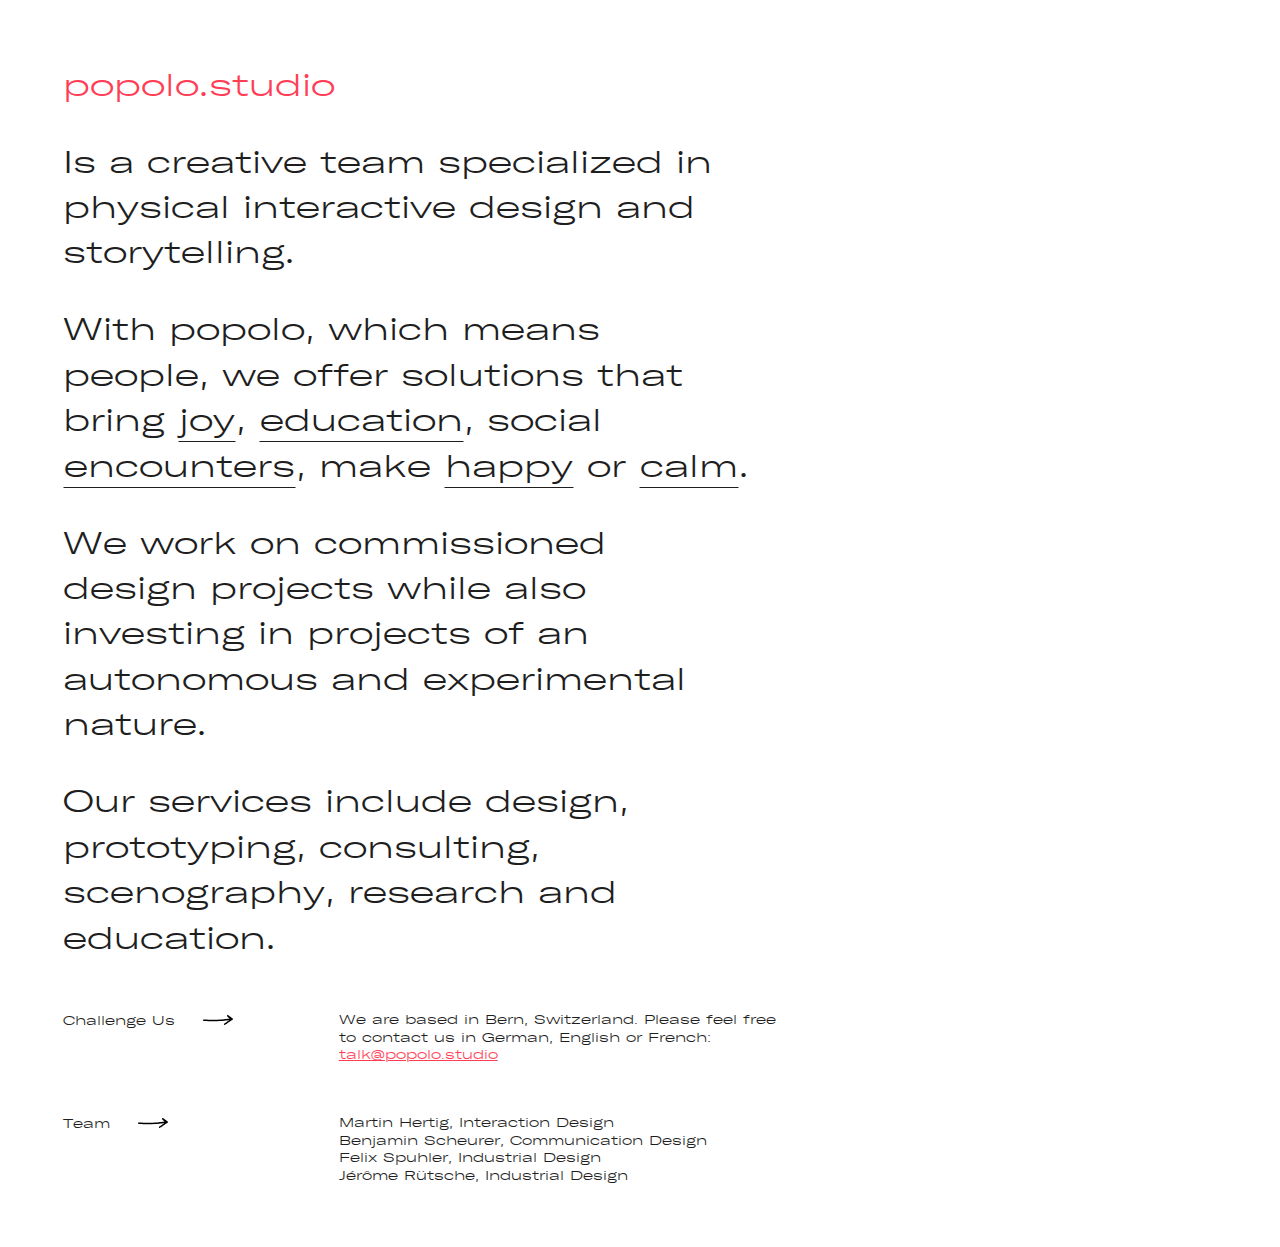
==== commit 28685ad6: "update dist" ====
--- a/docs/index.html
+++ b/docs/index.html
@@ -9,7 +9,7 @@
     <meta charset="utf-8">
     <title>popolo.studio</title>
     <meta name="description" content="Is a multidisciplinary studio specialized in humane design and research." />
-<link rel="shortcut icon" href="/images/favicons/favicon.ico"><link rel="icon" type="image/png" sizes="16x16" href="/images/favicons/favicon-16x16.png"><link rel="icon" type="image/png" sizes="32x32" href="/images/favicons/favicon-32x32.png"><link rel="manifest" href="/images/favicons/manifest.json"><meta name="mobile-web-app-capable" content="yes"><meta name="theme-color" content="#fff"><meta name="application-name" content="popolo.studio"><link rel="apple-touch-icon" sizes="57x57" href="/images/favicons/apple-touch-icon-57x57.png"><link rel="apple-touch-icon" sizes="60x60" href="/images/favicons/apple-touch-icon-60x60.png"><link rel="apple-touch-icon" sizes="72x72" href="/images/favicons/apple-touch-icon-72x72.png"><link rel="apple-touch-icon" sizes="76x76" href="/images/favicons/apple-touch-icon-76x76.png"><link rel="apple-touch-icon" sizes="114x114" href="/images/favicons/apple-touch-icon-114x114.png"><link rel="apple-touch-icon" sizes="120x120" href="/images/favicons/apple-touch-icon-120x120.png"><link rel="apple-touch-icon" sizes="144x144" href="/images/favicons/apple-touch-icon-144x144.png"><link rel="apple-touch-icon" sizes="152x152" href="/images/favicons/apple-touch-icon-152x152.png"><link rel="apple-touch-icon" sizes="167x167" href="/images/favicons/apple-touch-icon-167x167.png"><link rel="apple-touch-icon" sizes="180x180" href="/images/favicons/apple-touch-icon-180x180.png"><link rel="apple-touch-icon" sizes="1024x1024" href="/images/favicons/apple-touch-icon-1024x1024.png"><meta name="apple-mobile-web-app-capable" content="yes"><meta name="apple-mobile-web-app-status-bar-style" content="black-translucent"><meta name="apple-mobile-web-app-title" content="popolo.studio"><meta name="viewport" content="width=device-width,initial-scale=1"><link href="style.10d6090243776db27f3a.css" rel="stylesheet"></head>
+<link rel="shortcut icon" href="/images/favicons/favicon.ico"><link rel="icon" type="image/png" sizes="16x16" href="/images/favicons/favicon-16x16.png"><link rel="icon" type="image/png" sizes="32x32" href="/images/favicons/favicon-32x32.png"><link rel="manifest" href="/images/favicons/manifest.json"><meta name="mobile-web-app-capable" content="yes"><meta name="theme-color" content="#fff"><meta name="application-name" content="popolo.studio"><link rel="apple-touch-icon" sizes="57x57" href="/images/favicons/apple-touch-icon-57x57.png"><link rel="apple-touch-icon" sizes="60x60" href="/images/favicons/apple-touch-icon-60x60.png"><link rel="apple-touch-icon" sizes="72x72" href="/images/favicons/apple-touch-icon-72x72.png"><link rel="apple-touch-icon" sizes="76x76" href="/images/favicons/apple-touch-icon-76x76.png"><link rel="apple-touch-icon" sizes="114x114" href="/images/favicons/apple-touch-icon-114x114.png"><link rel="apple-touch-icon" sizes="120x120" href="/images/favicons/apple-touch-icon-120x120.png"><link rel="apple-touch-icon" sizes="144x144" href="/images/favicons/apple-touch-icon-144x144.png"><link rel="apple-touch-icon" sizes="152x152" href="/images/favicons/apple-touch-icon-152x152.png"><link rel="apple-touch-icon" sizes="167x167" href="/images/favicons/apple-touch-icon-167x167.png"><link rel="apple-touch-icon" sizes="180x180" href="/images/favicons/apple-touch-icon-180x180.png"><link rel="apple-touch-icon" sizes="1024x1024" href="/images/favicons/apple-touch-icon-1024x1024.png"><meta name="apple-mobile-web-app-capable" content="yes"><meta name="apple-mobile-web-app-status-bar-style" content="black-translucent"><meta name="apple-mobile-web-app-title" content="popolo.studio"><meta name="viewport" content="width=device-width,initial-scale=1"><link href="style.fca2c6081d5fce75b48a.css" rel="stylesheet"></head>
 <body class="popolo-blue">
   <div class="main">
    <h1 class="popolo-title">popolo.<span class="popolo-variable">studio</span></h1>
@@ -28,7 +28,7 @@
     </div>
     <div class="right">
       We are based in Bern, Switzerland.
-      Please feel free<br class="fluid_br">to contact us in German, English or French:<br class="fluid_br"><a href="mailto:talk@popolo.studio">talk@popolo.studio</a>
+      Please feel free<br class="fluid_br">to contact us in German, English or French: <br class="fluid_br"><a href="mailto:talk@popolo.studio">talk@popolo.studio</a>
     </div>
   </div>
   <div class="small_text">
@@ -66,5 +66,5 @@
         <div class="validaton"></div>
     </form>
   </div>
-<script src="main.e67566241a2592ab3972.js"></script></body>
+<script src="main.812a28d823c9b94bfe0e.js"></script></body>
 </html>
--- a/docs/style.fca2c6081d5fce75b48a.css
+++ b/docs/style.fca2c6081d5fce75b48a.css
@@ -0,0 +1 @@
+@font-face{font-family:popolo_lt;src:url(fonts/popolo-lt-webfont.woff2) format("woff2"),url(fonts/popolo-lt-webfont.woff) format("woff");font-weight:400;font-style:normal}@-webkit-keyframes fadeIn{0%{opacity:0}to{opacity:1}}@keyframes fadeIn{0%{opacity:0}to{opacity:1}}body,button,html,input,textarea{font-family:popolo_lt,sans-serif;font-size:1.4em;line-height:1.45em;color:#1e1e1e;-webkit-font-smoothing:antialiased;-moz-osx-font-smoothing:grayscale}body{margin:0;padding:0;width:100%}.hidden{display:none}.invisible{visibility:hidden}.main{-webkit-animation:fadeIn .6s ease-out;animation:fadeIn .6s ease-out;margin:2em}.main ::selection{color:#fff}.main ::-moz-selection{color:#fff}h1{font-size:1em;font-weight:400;font-family:popolo_lt,sans-serif;transition:color .3s ease-out;display:inline-block;margin:0}a.cta_button{transition:color .3s ease-out,border-color .3s ease-out,padding .3s ease-out;border:1px solid transparent;border-bottom-color:#1e1e1e;text-decoration:none;padding-bottom:2px;box-sizing:content-box;position:relative}a.cta_button,a.cta_button:visited{color:#1e1e1e}a.cta_button:hover{border-radius:2em}a.cta_button .btn_hidden{position:absolute;top:-3px;left:50%;-webkit-transform:translateX(-50%);transform:translateX(-50%);display:none;font-size:.8em}a.cta_button.button_joy .btn_hidden{font-size:.5em}a.cta_button.button_calm .btn_hidden{font-size:.6em}.small_text{font-size:.4em;display:flex;flex-direction:row;align-items:flex-start;line-height:1.4em;margin-top:4em}.small_text .left{width:22em}.small_text .arrow{width:30px;height:auto;margin-top:4px;margin-left:1.8em;margin-right:2em}.small_text .right{width:40em}ul.team{margin:0;padding:0;list-style-type:none}ul.team li{margin-left:0}.contact-form{display:none;position:fixed;bottom:0;min-height:6em;height:82vh;background-color:#faf8f8;z-index:999;width:100%}.contact-form .form-wrapper{margin:.5em 2em}.contact-form .close{padding:1em 0 0 3.2em;width:1.4em;height:auto}.contact-form .instructions{font-size:.4em;padding-left:3.5em;padding-top:2em}.contact-form textarea{border:none;height:22vh;resize:none;outline:none;padding:.5em 1em;width:calc(100% - 2em)}.contact-form .first-row{margin-bottom:.4em}.contact-form .first-row,.contact-form .second-row{background-color:#fff;width:100%}.contact-form .second-row input{border:none;outline:none;font-size:.4em;padding:2em 2em 2em 3.5em}.contact-form .second-row button{padding:2em;font-size:.4em;background-color:#fff;outline:none;border:none;margin:0;float:right}.contact-form .validaton{padding:1em 2em;font-size:.4em;text-align:right;color:#ff3e56}.doppelpunkt{display:none}@media only screen and (max-width:600px){body,html{font-size:1.2em;line-height:1.5em}br.fluid_br{display:none}.contact-form{top:0;height:100vh;font-size:1em}.contact-form .close{padding:1em 0 0 2em}.contact-form .validaton{font-size:.75em;line-height:1.4em;padding:0}.contact-form .form-wrapper{margin:.5em 1em}.contact-form .first-row{padding:0;margin-bottom:16px}.contact-form .first-row .instructions{padding:0 1em;background-color:#faf8f8}.contact-form .or_email{display:none}.contact-form .second-row{margin-bottom:.4em}.contact-form .second-row button{width:100%;margin-top:16px;padding:1em}.contact-form .second-row input{padding:1em!important}.contact-form textarea{padding:1em;width:calc(100% - 2em);font-size:.75em;height:30vh}.contact-form .instructions,.contact-form .second-row button,.contact-form .second-row input,.small_text{font-size:.75em}.contact-form .instructions,.contact-form .second-row input{padding-left:1em;width:calc(100% - 2em)}.small_text{margin-top:2em;flex-direction:column}.small_text .left,.small_text .right{width:100%}.main{margin:.8em}}body.popolo-blue{cursor:url("data:image/svg+xml;utf8,<svg width='20' height='20' xmlns='http://www.w3.org/2000/svg'><ellipse cx='10' cy='10' rx='10' ry='8' fill='%233E3EFF' /></svg>"),auto}body.popolo-blue a,body.popolo-blue a:visited{color:#3e3eff}body.popolo-blue .close,body.popolo-blue a,body.popolo-blue button{cursor:url('data:image/svg+xml;utf8,<svg width="29" height="28" xmlns="http://www.w3.org/2000/svg"><g stroke="%233E3EFF" stroke-width="4" fill="none" fill-rule="evenodd" stroke-linecap="square"><path d="M1.5 2L26 25M1.5 18.2034v-16.5M19 2H3"/></g></svg>'),auto}body.popolo-blue a.cta_button,body.popolo-blue a.cta_button:visited{color:#1e1e1e}body.popolo-blue a.cta_button:hover{color:#3e3eff;border:1px solid #3e3eff!important}body.popolo-blue .main ::selection{background:#3e3eff}body.popolo-blue .main ::-moz-selection{background:#3e3eff}body.popolo-blue .contact-form .second-row button,body.popolo-blue .main h1{color:#3e3eff}body.popolo-blue .contact-form .close g{stroke:#3e3eff}body.popolo-yellow{cursor:url("data:image/svg+xml;utf8,<svg width='20' height='20' xmlns='http://www.w3.org/2000/svg'><ellipse cx='10' cy='10' rx='10' ry='8' fill='%23CDC500' /></svg>"),auto}body.popolo-yellow a,body.popolo-yellow a:visited{color:#cdc500}body.popolo-yellow .close,body.popolo-yellow a,body.popolo-yellow button{cursor:url('data:image/svg+xml;utf8,<svg width="29" height="28" xmlns="http://www.w3.org/2000/svg"><g stroke="%23CDC500" stroke-width="4" fill="none" fill-rule="evenodd" stroke-linecap="square"><path d="M1.5 2L26 25M1.5 18.2034v-16.5M19 2H3"/></g></svg>'),auto}body.popolo-yellow a.cta_button,body.popolo-yellow a.cta_button:visited{color:#1e1e1e}body.popolo-yellow a.cta_button:hover{color:#cdc500;border:1px solid #cdc500!important}body.popolo-yellow .main ::selection{background:#cdc500}body.popolo-yellow .main ::-moz-selection{background:#cdc500}body.popolo-yellow .contact-form .second-row button,body.popolo-yellow .main h1{color:#cdc500}body.popolo-yellow .contact-form .close g{stroke:#cdc500}body.popolo-green{cursor:url("data:image/svg+xml;utf8,<svg width='20' height='20' xmlns='http://www.w3.org/2000/svg'><ellipse cx='10' cy='10' rx='10' ry='8' fill='%2321A42F' /></svg>"),auto}body.popolo-green a,body.popolo-green a:visited{color:#21a42f}body.popolo-green .close,body.popolo-green a,body.popolo-green button{cursor:url('data:image/svg+xml;utf8,<svg width="29" height="28" xmlns="http://www.w3.org/2000/svg"><g stroke="%2321A42F" stroke-width="4" fill="none" fill-rule="evenodd" stroke-linecap="square"><path d="M1.5 2L26 25M1.5 18.2034v-16.5M19 2H3"/></g></svg>'),auto}body.popolo-green a.cta_button,body.popolo-green a.cta_button:visited{color:#1e1e1e}body.popolo-green a.cta_button:hover{color:#21a42f;border:1px solid #21a42f!important}body.popolo-green .main ::selection{background:#21a42f}body.popolo-green .main ::-moz-selection{background:#21a42f}body.popolo-green .contact-form .second-row button,body.popolo-green .main h1{color:#21a42f}body.popolo-green .contact-form .close g{stroke:#21a42f}body.popolo-pink{cursor:url("data:image/svg+xml;utf8,<svg width='20' height='20' xmlns='http://www.w3.org/2000/svg'><ellipse cx='10' cy='10' rx='10' ry='8' fill='%23FF3E56' /></svg>"),auto}body.popolo-pink a,body.popolo-pink a:visited{color:#ff3e56}body.popolo-pink .close,body.popolo-pink a,body.popolo-pink button{cursor:url('data:image/svg+xml;utf8,<svg width="29" height="28" xmlns="http://www.w3.org/2000/svg"><g stroke="%23FF3E56" stroke-width="4" fill="none" fill-rule="evenodd" stroke-linecap="square"><path d="M1.5 2L26 25M1.5 18.2034v-16.5M19 2H3"/></g></svg>'),auto}body.popolo-pink a.cta_button,body.popolo-pink a.cta_button:visited{color:#1e1e1e}body.popolo-pink a.cta_button:hover{color:#ff3e56;border:1px solid #ff3e56!important}body.popolo-pink .main ::selection{background:#ff3e56}body.popolo-pink .main ::-moz-selection{background:#ff3e56}body.popolo-pink .contact-form .second-row button,body.popolo-pink .main h1{color:#ff3e56}body.popolo-pink .contact-form .close g{stroke:#ff3e56}body.popolo-violet{cursor:url("data:image/svg+xml;utf8,<svg width='20' height='20' xmlns='http://www.w3.org/2000/svg'><ellipse cx='10' cy='10' rx='10' ry='8' fill='%23CE39ED' /></svg>"),auto}body.popolo-violet a,body.popolo-violet a:visited{color:#ce39ed}body.popolo-violet .close,body.popolo-violet a,body.popolo-violet button{cursor:url('data:image/svg+xml;utf8,<svg width="29" height="28" xmlns="http://www.w3.org/2000/svg"><g stroke="%23CE39ED" stroke-width="4" fill="none" fill-rule="evenodd" stroke-linecap="square"><path d="M1.5 2L26 25M1.5 18.2034v-16.5M19 2H3"/></g></svg>'),auto}body.popolo-violet a.cta_button,body.popolo-violet a.cta_button:visited{color:#1e1e1e}body.popolo-violet a.cta_button:hover{color:#ce39ed;border:1px solid #ce39ed!important}body.popolo-violet .main ::selection{background:#ce39ed}body.popolo-violet .main ::-moz-selection{background:#ce39ed}body.popolo-violet .contact-form .second-row button,body.popolo-violet .main h1{color:#ce39ed}body.popolo-violet .contact-form .close g{stroke:#ce39ed}